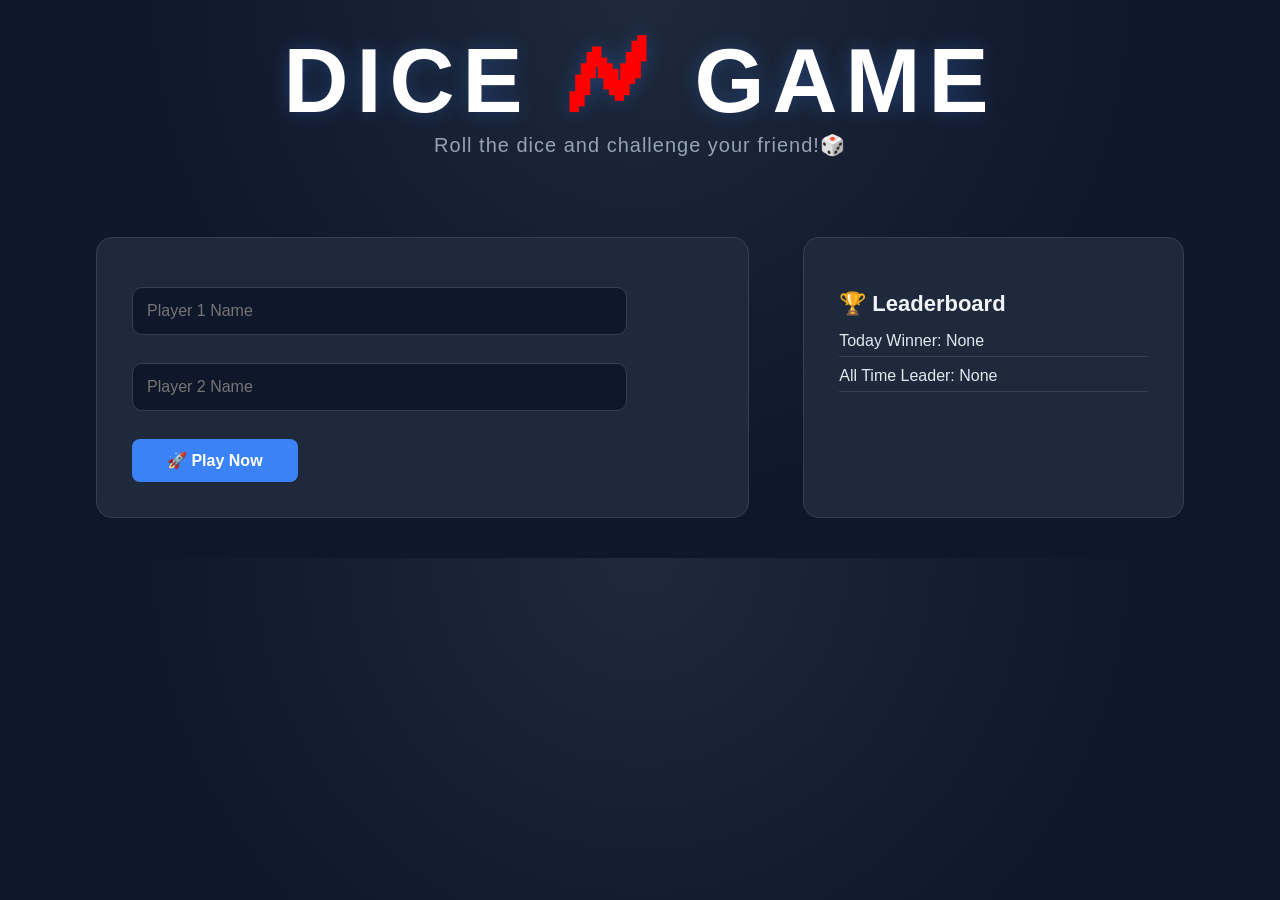
==== game.html @ 1feb5796 "Final Commit" ====
<!DOCTYPE html>

<html>

<head>
    <title>Dice Battle - Game</title>
    <link rel="stylesheet" href="style.css">
</head>

    <body onload="initGame()">

        <!DOCTYPE html>

        <html>

        <head>
            <title>Dice Battle - Game</title>
            <link rel="stylesheet" href="style.css">
        </head>

        <body onload="initGame()">

            <div class="game-container">
                <h2 class="game-title">DICE BATTLE</h2>
                <div class="fixed-dice">
                    <div class="dice-box">
                        <div id="dice1" class="dice neon">⚀</div>
                        <p>Fixed Dice 1</p>
                    </div>

                    <div class="dice-box">
                        <div id="dice2" class="dice neon">⚀</div>
                        <p>Fixed Dice 2</p>
                    </div>
                </div>


                <div class="players">

                    <div class="player-section">

                        <div class="player-card" id="p1Card">
                            <h3 id="player1Title">Player 1</h3>
                            <span class="turn-badge" id="turn1">YOUR TURN</span>
                        </div>

                        <table id="p1Table" class="result-table">
                            <tr>
                                <th>Turn</th>
                                <th>Result</th>
                            </tr>


                        </table>

                    </div>

                    <div class="roll-section">
                        <div id="rollingDice" class="dice big-dice">⚀</div>
                        <button class="roll-btn" onclick="rollDice()">ROLL</button>

                        <div id="bonusMsg" class="bonus-box"></div>
                    </div>

                    <div class="player-section">

                        <div class="player-card" id="p2Card">
                            <h3 id="player2Title">Player 2</h3>
                            <span class="turn-badge" id="turn2">YOUR TURN</span>
                        </div>

                        <table id="p2Table" class="result-table">
                            <tr>
                                <th>Turn</th>
                                <th>Result</th>
                            </tr>
                        </table>

                    </div>

                </div>


                <div id="remainingChances" class="chances-text"></div>


            </div>

            <script src="script.js"></script>

        </body>

        </html>
---- style.css ----
html,
body {
    margin: 0;
    padding: 0;
}

body {
    font-family: 'Segoe UI', sans-serif;
    background: radial-gradient(circle at top, #1e293b, #0f172a 60%);
    color: #e2e8f0;
}


.title {
    text-align: center;
    font-size: 90px;
    font-weight: 900;
    letter-spacing: 8px;
    margin: 30px 0 10px 0;
    text-transform: uppercase;
    position: relative;
    color: #ffffff;


    text-shadow:
        0 0 20px rgba(59, 130, 246, 0.3);
}

.title span:nth-child(2) {
    display: inline-block;
    animation: pulse 1.5s infinite;
}




.tagline {
    text-align: center;
    font-size: 20px;
    color: #94a3b8;
    margin-top: -10px;
    margin-bottom: 35px;
    letter-spacing: 1px;
    font-weight: 500;
}


.home-wrapper {
    display: flex;
    justify-content: space-between;
    align-items: stretch;
    width: 85%;

    margin: 80px auto 40px auto;
    gap: 40px;
}



.home-card:first-child {
    flex: 0 0 60%;
}

.error-msg {
    color: #ef4444;
    font-size: 14px;
    margin-top: 10px;
    font-weight: 500;
}


.home-card:last-child {
    flex: 0 0 35%;
}


.home-card {
    padding: 35px;
    border-radius: 16px;
    background: #1e293b;
    border: 1px solid #334155;
    transition: 0.3s ease;
    box-sizing: border-box;
}

.home-card:hover {
    transform: translateY(-5px);
}



input {
    width: 80%;
    padding: 14px;
    margin: 14px 0;
    border-radius: 10px;
    border: 1px solid #334155;
    background: #0f172a;
    color: white;
    font-size: 16px;
    outline: none;
}

input:focus {
    border: 1px solid #3b82f6;
}


.play-btn {
    padding: 12px 35px;
    border-radius: 8px;
    border: none;
    font-size: 16px;
    font-weight: 600;
    cursor: pointer;
    background: #3b82f6;
    color: white;
    transition: 0.3s;
}

.play-btn:hover {
    background: #2563eb;
}


.leaderboard h2 {
    font-size: 22px;
    margin-bottom: 15px;
    color: #f1f5f9;
}

.leaderboard p {
    font-size: 16px;
    margin: 10px 0;
    border-bottom: 1px solid #334155;
    padding-bottom: 6px;
}


.game-container {
    height: 95vh;
    display: flex;
    flex-direction: column;
    align-items: center;
    justify-content: flex-start;
    padding-top: 15px;

}


.game-title {
    font-size: 46px;
    font-weight: 900;
    margin: 5px 0 15px 0;
    letter-spacing: 4px;
    text-transform: uppercase;
    color: #ffffff;

    text-shadow:
        0 0 12px rgba(59, 130, 246, 0.8),
        0 0 25px rgba(59, 130, 246, 0.6),
        0 0 45px rgba(59, 130, 246, 0.4);
}

.fixed-dice {
    display: flex;
    justify-content: center;
    gap: 60px;
    margin: 20px 0;
}

.dice {
    font-size: 100px;
    display: inline-block;
    transition: transform 0.4s ease, filter 0.4s ease;
}

.big-dice {
    font-size: 150px;
    
}

.dice-rolling {
    animation: rollSmooth 0.6s ease-in-out;
}

@keyframes rollSmooth {
    0% {
        transform: rotate(0deg) scale(1);
        
    }

    25% {
        transform: rotate(120deg) scale(1.15);
        
    }

    50% {
        transform: rotate(240deg) scale(1.25);
        
    }

    75% {
        transform: rotate(300deg) scale(1.15);
        
    }

    100% {
        transform: rotate(360deg) scale(1);
        
    }
}


.roll-btn {
    margin-top: 10px;
    margin-bottom: 25px;
    padding: 12px 35px;
    font-size: 16px;
    border-radius: 8px;
    border: none;
    background: #3b82f6;
    color: white;
    cursor: pointer;
    font-weight: 600;
    transition: 0.3s;
}

.roll-btn:hover {
    background: #2563eb;
    transform: scale(1.05);
}


.players {
    display: flex;
    justify-content: center;
    gap: 60px;
    margin-top: 40px;
    flex-wrap: wrap;
}

.player-card {
    padding: 20px;
    border-radius: 12px;
    background: #1e293b;
    border: 1px solid #334155;
    min-width: 200px;
}

.turn-badge {
    display: none;
    background: #facc15;
    color: black;
    padding: 4px 8px;
    border-radius: 6px;
    font-weight: bold;
}

.player-active {
    border: 1px solid #3b82f6;
}



table {
    border-collapse: collapse;
    margin: 20px auto 10px auto;
    width: 260px;
    background: #1e293b;
    border-radius: 10px;
    overflow: hidden;
}

th,
td {
    border: 1px solid #334155;
    padding: 6px;
    font-size: 13px;
}

.chances {
    text-align: center;
    font-size: 18px;
    font-weight: 600;
    margin-top: 10px;
    color: #facc15;
}



.winner-screen {
    position: fixed;
    inset: 0;
    background: rgba(0, 0, 0, 0.85);
    display: flex;
    justify-content: center;
    align-items: center;
}

.winner-box {
    background: #1e293b;
    padding: 35px;
    border-radius: 16px;
    text-align: center;
    border: 1px solid #334155;
}

.winner-box h1 {
    margin-bottom: 20px;
}

.winner-box button {
    padding: 10px 20px;
    border-radius: 6px;
    border: none;
    background: #3b82f6;
    color: white;
    cursor: pointer;
}
---- style.css ----
html,
body {
    margin: 0;
    padding: 0;
}

body {
    font-family: 'Segoe UI', sans-serif;
    background: radial-gradient(circle at top, #1e293b, #0f172a 60%);
    color: #e2e8f0;
}


.title {
    text-align: center;
    font-size: 90px;
    font-weight: 900;
    letter-spacing: 8px;
    margin: 30px 0 10px 0;
    text-transform: uppercase;
    position: relative;
    color: #ffffff;


    text-shadow:
        0 0 20px rgba(59, 130, 246, 0.3);
}

.title span:nth-child(2) {
    display: inline-block;
    animation: pulse 1.5s infinite;
}




.tagline {
    text-align: center;
    font-size: 20px;
    color: #94a3b8;
    margin-top: -10px;
    margin-bottom: 35px;
    letter-spacing: 1px;
    font-weight: 500;
}


.home-wrapper {
    display: flex;
    justify-content: space-between;
    align-items: stretch;
    width: 85%;

    margin: 80px auto 40px auto;
    gap: 40px;
}



.home-card:first-child {
    flex: 0 0 60%;
}

.error-msg {
    color: #ef4444;
    font-size: 14px;
    margin-top: 10px;
    font-weight: 500;
}


.home-card:last-child {
    flex: 0 0 35%;
}


.home-card {
    padding: 35px;
    border-radius: 16px;
    background: #1e293b;
    border: 1px solid #334155;
    transition: 0.3s ease;
    box-sizing: border-box;
}

.home-card:hover {
    transform: translateY(-5px);
}



input {
    width: 80%;
    padding: 14px;
    margin: 14px 0;
    border-radius: 10px;
    border: 1px solid #334155;
    background: #0f172a;
    color: white;
    font-size: 16px;
    outline: none;
}

input:focus {
    border: 1px solid #3b82f6;
}


.play-btn {
    padding: 12px 35px;
    border-radius: 8px;
    border: none;
    font-size: 16px;
    font-weight: 600;
    cursor: pointer;
    background: #3b82f6;
    color: white;
    transition: 0.3s;
}

.play-btn:hover {
    background: #2563eb;
}


.leaderboard h2 {
    font-size: 22px;
    margin-bottom: 15px;
    color: #f1f5f9;
}

.leaderboard p {
    font-size: 16px;
    margin: 10px 0;
    border-bottom: 1px solid #334155;
    padding-bottom: 6px;
}


.game-container {
    height: 95vh;
    display: flex;
    flex-direction: column;
    align-items: center;
    justify-content: flex-start;
    padding-top: 15px;

}


.game-title {
    font-size: 46px;
    font-weight: 900;
    margin: 5px 0 15px 0;
    letter-spacing: 4px;
    text-transform: uppercase;
    color: #ffffff;

    text-shadow:
        0 0 12px rgba(59, 130, 246, 0.8),
        0 0 25px rgba(59, 130, 246, 0.6),
        0 0 45px rgba(59, 130, 246, 0.4);
}

.fixed-dice {
    display: flex;
    justify-content: center;
    gap: 60px;
    margin: 20px 0;
}

.dice {
    font-size: 100px;
    display: inline-block;
    transition: transform 0.4s ease, filter 0.4s ease;
}

.big-dice {
    font-size: 150px;
    
}

.dice-rolling {
    animation: rollSmooth 0.6s ease-in-out;
}

@keyframes rollSmooth {
    0% {
        transform: rotate(0deg) scale(1);
        
    }

    25% {
        transform: rotate(120deg) scale(1.15);
        
    }

    50% {
        transform: rotate(240deg) scale(1.25);
        
    }

    75% {
        transform: rotate(300deg) scale(1.15);
        
    }

    100% {
        transform: rotate(360deg) scale(1);
        
    }
}


.roll-btn {
    margin-top: 10px;
    margin-bottom: 25px;
    padding: 12px 35px;
    font-size: 16px;
    border-radius: 8px;
    border: none;
    background: #3b82f6;
    color: white;
    cursor: pointer;
    font-weight: 600;
    transition: 0.3s;
}

.roll-btn:hover {
    background: #2563eb;
    transform: scale(1.05);
}


.players {
    display: flex;
    justify-content: center;
    gap: 60px;
    margin-top: 40px;
    flex-wrap: wrap;
}

.player-card {
    padding: 20px;
    border-radius: 12px;
    background: #1e293b;
    border: 1px solid #334155;
    min-width: 200px;
}

.turn-badge {
    display: none;
    background: #facc15;
    color: black;
    padding: 4px 8px;
    border-radius: 6px;
    font-weight: bold;
}

.player-active {
    border: 1px solid #3b82f6;
}



table {
    border-collapse: collapse;
    margin: 20px auto 10px auto;
    width: 260px;
    background: #1e293b;
    border-radius: 10px;
    overflow: hidden;
}

th,
td {
    border: 1px solid #334155;
    padding: 6px;
    font-size: 13px;
}

.chances {
    text-align: center;
    font-size: 18px;
    font-weight: 600;
    margin-top: 10px;
    color: #facc15;
}



.winner-screen {
    position: fixed;
    inset: 0;
    background: rgba(0, 0, 0, 0.85);
    display: flex;
    justify-content: center;
    align-items: center;
}

.winner-box {
    background: #1e293b;
    padding: 35px;
    border-radius: 16px;
    text-align: center;
    border: 1px solid #334155;
}

.winner-box h1 {
    margin-bottom: 20px;
}

.winner-box button {
    padding: 10px 20px;
    border-radius: 6px;
    border: none;
    background: #3b82f6;
    color: white;
    cursor: pointer;
}
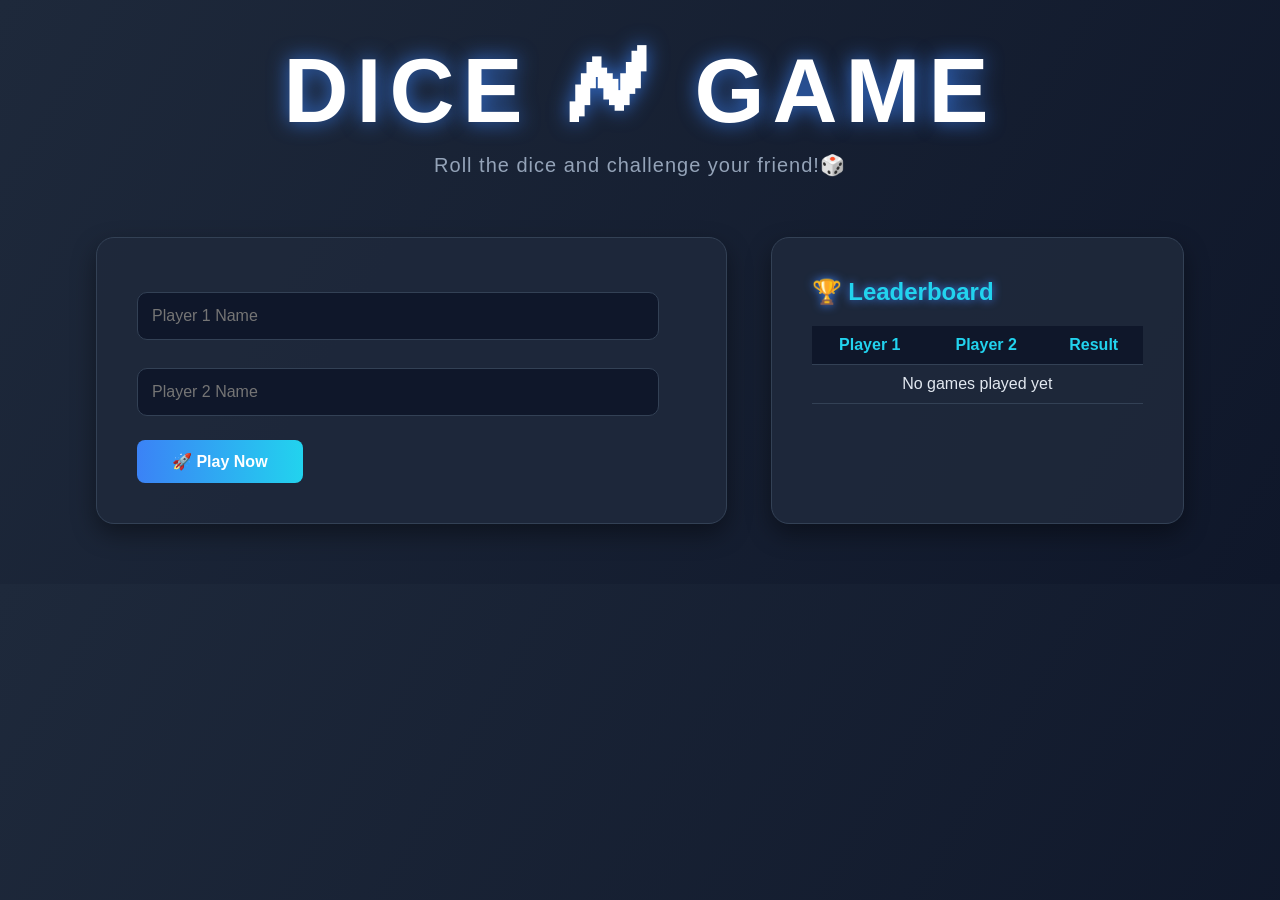
==== commit 1ee1d71c: "Add files via upload" ====
--- a/game.html
+++ b/game.html
@@ -1,95 +1,119 @@
 <!DOCTYPE html>
-
-<html>
+<html lang="en">
 
 <head>
+    <meta charset="UTF-8">
+    <meta name="viewport" content="width=device-width, initial-scale=1.0">
     <title>Dice Battle - Game</title>
     <link rel="stylesheet" href="style.css">
 </head>
 
-    <body onload="initGame()">
+<body onload="initGame()">
 
-        <!DOCTYPE html>
+    <div class="game-container">
 
-        <html>
+        <!-- Game Title -->
+        <h2 class="game-title">DICE BATTLE</h2>
 
-        <head>
-            <title>Dice Battle - Game</title>
-            <link rel="stylesheet" href="style.css">
-        </head>
+        <!-- Energy / Progress Bars -->
+        <div class="progress-section">
+            <div class="progress-box">
+                <span id="player1Title" style="margin-bottom: 5px; margin-left: 50px;">Player 1 Energy</span>
+                <div class="progress" style="margin-left: 50px;">
+                    <div id="p1Progress" class="progress-fill"></div>
+                </div>
+            </div>
 
-        <body onload="initGame()">
+            <div class="progress-box">
+                <span id="player2Title" style="margin-bottom: 5px; margin-right: 50px;">Player 2 Energy</span>
+                <div class="progress" style="margin-right: 50px;">
+                    <div id="p2Progress" class="progress-fill"></div>
+                </div>
+            </div>
+        </div>
 
-            <div class="game-container">
-                <h2 class="game-title">DICE BATTLE</h2>
-                <div class="fixed-dice">
-                    <div class="dice-box">
-                        <div id="dice1" class="dice neon">⚀</div>
-                        <p>Fixed Dice 1</p>
-                    </div>
+        <!-- Fixed Dice Section -->
+        <div class="fixed-dice">
+            <div class="dice-box">
+                <div id="dice1" class="dice">⚀</div>
+                <p>Fixed Dice 1</p>
+            </div>
 
-                    <div class="dice-box">
-                        <div id="dice2" class="dice neon">⚀</div>
-                        <p>Fixed Dice 2</p>
-                    </div>
+            <div class="dice-box">
+                <div id="dice2" class="dice">⚀</div>
+                <p>Fixed Dice 2</p>
+            </div>
+        </div>
+
+        <!-- Players + Roll Section -->
+        <div class="players">
+
+            <!-- Player 1 -->
+            <div class="player-section">
+                <div class="player-card player-active" id="p1Card">
+                    <div class="player-frequency" id="p1Freq">Score: 0</div>
+                    <h3 id="p1Name">Player 1</h3>
+                    <span class="turn-badge" id="turn1">YOUR TURN</span>
                 </div>
 
+                <table id="p1Table">
+                    <tr>
+                        <th>Turn</th>
+                        <th>Roll</th>
+                    </tr>
+                </table>
+            </div>
 
-                <div class="players">
+            <!-- Rolling Dice -->
+            <div class="roll-section">
+                <div id="rollingDice" class="dice big-dice">⚀</div>
+                <button class="roll-btn" onclick="rollDice()">ROLL</button>
+            </div>
 
-                    <div class="player-section">
-
-                        <div class="player-card" id="p1Card">
-                            <h3 id="player1Title">Player 1</h3>
-                            <span class="turn-badge" id="turn1">YOUR TURN</span>
-                        </div>
-
-                        <table id="p1Table" class="result-table">
-                            <tr>
-                                <th>Turn</th>
-                                <th>Result</th>
-                            </tr>
-
-
-                        </table>
-
-                    </div>
-
-                    <div class="roll-section">
-                        <div id="rollingDice" class="dice big-dice">⚀</div>
-                        <button class="roll-btn" onclick="rollDice()">ROLL</button>
-
-                        <div id="bonusMsg" class="bonus-box"></div>
-                    </div>
-
-                    <div class="player-section">
-
-                        <div class="player-card" id="p2Card">
-                            <h3 id="player2Title">Player 2</h3>
-                            <span class="turn-badge" id="turn2">YOUR TURN</span>
-                        </div>
-
-                        <table id="p2Table" class="result-table">
-                            <tr>
-                                <th>Turn</th>
-                                <th>Result</th>
-                            </tr>
-                        </table>
-
-                    </div>
-
+            <!-- Player 2 -->
+            <div class="player-section">
+                <div class="player-card" id="p2Card">
+                    <div class="player-frequency" id="p2Freq">Score: 0</div>
+                    <h3 id="p2Name">Player 2</h3>
+                    <span class="turn-badge" id="turn2">YOUR TURN</span>
                 </div>
 
-
-                <div id="remainingChances" class="chances-text"></div>
-
-
+                <table id="p2Table">
+                    <tr>
+                        <th>Turn</th>
+                        <th>Roll</th>
+                    </tr>
+                </table>
             </div>
 
-            <script src="script.js"></script>
+        </div>
 
-        </body>
+    </div>
 
-        </html>
+    <!-- Winner Screen Overlay -->
+    <div id="winnerScreen" class="winner-screen" style="display:none;">
+        <div class="winner-box">
+            <h1 id="winnerText"></h1>
+            <button onclick="location.reload()">🏠 Home</button>
+        </div>
+    </div>
 
+    <!-- Bonus Message -->
+    <div id="bonusMsg" style="
+    position: fixed;
+    top: 10%;
+    left: 50%;
+    transform: translateX(-50%);
+    background: #facc15;
+    color: black;
+    padding: 10px 20px;
+    border-radius: 8px;
+    font-weight: bold;
+    display: none;
+    z-index: 9999;
+"></div>
 
+    <script src="script.js"></script>
+</body>
+
+</html>
--- a/style.css
+++ b/style.css
@@ -1,98 +1,72 @@
-
-
-html,
-body {
+/* ================= GLOBAL ================= */
+
+* {
     margin: 0;
     padding: 0;
+    box-sizing: border-box;
 }
 
 body {
     font-family: 'Segoe UI', sans-serif;
-    background: radial-gradient(circle at top, #1e293b, #0f172a 60%);
+    background: linear-gradient(120deg, #1e293b, #0f172a);
     color: #e2e8f0;
 }
 
+/* ================= HOME SCREEN ================= */
 
 .title {
     text-align: center;
     font-size: 90px;
     font-weight: 900;
     letter-spacing: 8px;
-    margin: 30px 0 10px 0;
+    margin: 40px 0 10px 0;
     text-transform: uppercase;
-    position: relative;
     color: #ffffff;
-
-
-    text-shadow:
-        0 0 20px rgba(59, 130, 246, 0.3);
-}
-
-.title span:nth-child(2) {
-    display: inline-block;
-    animation: pulse 1.5s infinite;
-}
-
-
-
+    text-shadow: 0 0 20px rgba(59, 130, 246, 0.8);
+}
 
 .tagline {
     text-align: center;
     font-size: 20px;
     color: #94a3b8;
-    margin-top: -10px;
-    margin-bottom: 35px;
+    margin-bottom: 50px;
     letter-spacing: 1px;
     font-weight: 500;
 }
 
-
 .home-wrapper {
     display: flex;
     justify-content: space-between;
-    align-items: stretch;
     width: 85%;
-
-    margin: 80px auto 40px auto;
+    margin: 60px auto;
     gap: 40px;
-}
-
-
+    flex-wrap: wrap;
+}
 
 .home-card:first-child {
-    flex: 0 0 60%;
-}
-
-.error-msg {
-    color: #ef4444;
-    font-size: 14px;
-    margin-top: 10px;
-    font-weight: 500;
-}
-
+    flex: 0 0 58%;
+}
 
 .home-card:last-child {
-    flex: 0 0 35%;
-}
-
+    flex: 0 0 38%;
+}
 
 .home-card {
-    padding: 35px;
-    border-radius: 16px;
-    background: #1e293b;
-    border: 1px solid #334155;
-    transition: 0.3s ease;
-    box-sizing: border-box;
+    padding: 40px;
+    border-radius: 18px;
+    background: rgba(30, 41, 59, 0.9);
+    border: 1px solid #334155;
+    transition: all 0.3s ease;
+    box-shadow: 0 10px 25px rgba(0,0,0,0.4);
 }
 
 .home-card:hover {
-    transform: translateY(-5px);
-}
-
-
+    transform: translateY(-6px);
+    box-shadow: 0 15px 40px rgba(59,130,246,0.3);
+}
 
 input {
-    width: 80%;
+    width: 95%;
     padding: 14px;
     margin: 14px 0;
     border-radius: 10px;
@@ -100,13 +74,13 @@
     background: #0f172a;
     color: white;
     font-size: 16px;
-    outline: none;
+    transition: 0.3s;
 }
 
 input:focus {
     border: 1px solid #3b82f6;
-}
-
+    box-shadow: 0 0 10px rgba(59,130,246,0.6);
+}
 
 .play-btn {
     padding: 12px 35px;
@@ -115,139 +89,139 @@
     font-size: 16px;
     font-weight: 600;
     cursor: pointer;
-    background: #3b82f6;
+    background: linear-gradient(90deg, #3b82f6, #22d3ee);
     color: white;
     transition: 0.3s;
 }
 
 .play-btn:hover {
-    background: #2563eb;
-}
-
+    transform: scale(1.05);
+    box-shadow: 0 0 20px #3b82f6;
+}
+
+.error-msg {
+    color: #ef4444;
+    font-size: 14px;
+    margin-top: 10px;
+    font-weight: 500;
+}
+
+/* ===== Leaderboard Upgrade ===== */
 
 .leaderboard h2 {
-    font-size: 22px;
-    margin-bottom: 15px;
-    color: #f1f5f9;
+    font-size: 24px;
+    margin-bottom: 20px;
+    color: #22d3ee;
+    text-shadow: 0 0 10px #3b82f6;
 }
 
 .leaderboard p {
     font-size: 16px;
-    margin: 10px 0;
-    border-bottom: 1px solid #334155;
-    padding-bottom: 6px;
-}
-
+    margin: 18px 0;
+    padding: 12px;
+    background: rgba(15, 23, 42, 0.7);
+    border-radius: 10px;
+    border-left: 4px solid #3b82f6;
+    transition: 0.3s;
+}
+
+.leaderboard p:hover {
+    background: rgba(30, 41, 59, 0.9);
+    transform: translateX(5px);
+}
+
+/* ================= GAME SCREEN ================= */
 
 .game-container {
-    height: 95vh;
+    min-height: 100vh;
     display: flex;
     flex-direction: column;
     align-items: center;
-    justify-content: flex-start;
-    padding-top: 15px;
-
-}
-
+    padding: 20px 0;
+}
 
 .game-title {
-    font-size: 46px;
+    font-size: 52px;
     font-weight: 900;
-    margin: 5px 0 15px 0;
-    letter-spacing: 4px;
+    letter-spacing: 6px;
     text-transform: uppercase;
-    color: #ffffff;
-
-    text-shadow:
-        0 0 12px rgba(59, 130, 246, 0.8),
-        0 0 25px rgba(59, 130, 246, 0.6),
-        0 0 45px rgba(59, 130, 246, 0.4);
-}
+    color: #22d3ee;
+    text-shadow: 0 0 15px #3b82f6, 0 0 25px #22d3ee;
+    animation: titleGlow 2s infinite alternate;
+    margin-bottom: 25px;
+}
+
+@keyframes titleGlow {
+    from { text-shadow: 0 0 15px #3b82f6; }
+    to { text-shadow: 0 0 25px #22d3ee; }
+}
+
+/* ===== Progress Bars ===== */
+
+.progress-section {
+    width: 90%;
+    display: flex;
+    justify-content: space-between;
+    margin-bottom: 25px;
+}
+
+.progress-box span {
+    color: #facc15;
+    font-weight: bold;
+    font-size: 14px;
+}
+
+.progress {
+    width: 200px;
+    height: 18px;
+    background: #0f172a;
+    border-radius: 12px;
+    border: 1px solid #334155;
+    overflow: hidden;
+}
+
+.progress-fill {
+    height: 100%;
+    width: 100%;
+    background: linear-gradient(90deg, #22c55e, #16a34a);
+    transition: width 0.5s ease;
+}
+
+/* ===== Fixed Dice ===== */
 
 .fixed-dice {
+    display: flex;
+    justify-content: center;
+    gap: 120px;
+    margin-bottom: 30px;
+}
+
+.dice-box .dice {
+    font-size: 110px;
+    text-shadow: 0 0 20px #3b82f6;
+}
+
+/* ===== Players ===== */
+
+.players {
     display: flex;
     justify-content: center;
     gap: 60px;
-    margin: 20px 0;
-}
-
-.dice {
-    font-size: 100px;
-    display: inline-block;
-    transition: transform 0.4s ease, filter 0.4s ease;
-}
-
-.big-dice {
-    font-size: 150px;
-    
-}
-
-.dice-rolling {
-    animation: rollSmooth 0.6s ease-in-out;
-}
-
-@keyframes rollSmooth {
-    0% {
-        transform: rotate(0deg) scale(1);
-        
-    }
-
-    25% {
-        transform: rotate(120deg) scale(1.15);
-        
-    }
-
-    50% {
-        transform: rotate(240deg) scale(1.25);
-        
-    }
-
-    75% {
-        transform: rotate(300deg) scale(1.15);
-        
-    }
-
-    100% {
-        transform: rotate(360deg) scale(1);
-        
-    }
-}
-
-
-.roll-btn {
-    margin-top: 10px;
-    margin-bottom: 25px;
-    padding: 12px 35px;
-    font-size: 16px;
-    border-radius: 8px;
-    border: none;
-    background: #3b82f6;
-    color: white;
-    cursor: pointer;
-    font-weight: 600;
-    transition: 0.3s;
-}
-
-.roll-btn:hover {
-    background: #2563eb;
-    transform: scale(1.05);
-}
-
-
-.players {
-    display: flex;
-    justify-content: center;
-    gap: 60px;
-    margin-top: 40px;
-    flex-wrap: wrap;
+    margin-bottom: 40px;
 }
 
 .player-card {
-    padding: 20px;
-    border-radius: 12px;
-    background: #1e293b;
-    border: 1px solid #334155;
+    padding: 18px 30px;
+    border-radius: 14px;
+    background: rgba(30,41,59,0.9);
+    border: 1px solid #334155;
+    text-align: center;
     min-width: 200px;
+}
+
+.player-active {
+    border: 3px solid #3b82f6;
+    box-shadow: 0 0 25px rgba(59,130,246,0.8);
 }
 
 .turn-badge {
@@ -257,44 +231,49 @@
     padding: 4px 8px;
     border-radius: 6px;
     font-weight: bold;
-}
-
-.player-active {
-    border: 1px solid #3b82f6;
-}
-
-
-
-table {
-    border-collapse: collapse;
-    margin: 20px auto 10px auto;
-    width: 260px;
-    background: #1e293b;
-    border-radius: 10px;
-    overflow: hidden;
-}
-
-th,
-td {
-    border: 1px solid #334155;
-    padding: 6px;
-    font-size: 13px;
-}
-
-.chances {
-    text-align: center;
-    font-size: 18px;
+    margin-top: 6px;
+}
+
+/* ===== Rolling Dice ===== */
+
+.big-dice {
+    font-size: 150px;
+    text-shadow: 0 0 25px #3b82f6;
+    margin-bottom: 20px;
+}
+
+.roll-spin {
+    animation: spinDice 0.3s linear;
+}
+
+@keyframes spinDice {
+    from { transform: rotate(0deg); }
+    to { transform: rotate(360deg); }
+}
+
+.roll-btn {
+    padding: 12px 35px;
+    font-size: 16px;
+    border-radius: 30px;
+    border: none;
+    background: linear-gradient(90deg, #3b82f6, #22d3ee);
+    color: white;
+    cursor: pointer;
     font-weight: 600;
-    margin-top: 10px;
-    color: #facc15;
-}
-
-
+    transition: 0.3s;
+}
+
+.roll-btn:hover {
+    transform: scale(1.1);
+    box-shadow: 0 0 20px #3b82f6;
+}
+
+/* ===== Winner Screen Upgrade ===== */
 
 .winner-screen {
     position: fixed;
     inset: 0;
-    background: rgba(0, 0, 0, 0.85);
+    background: rgba(0, 0, 0, 0.88);
     display: flex;
     justify-content: center;
     align-items: center;
@@ -302,14 +281,24 @@
 
 .winner-box {
     background: #1e293b;
-    padding: 35px;
-    border-radius: 16px;
-    text-align: center;
-    border: 1px solid #334155;
+    padding: 40px;
+    border-radius: 18px;
+    text-align: center;
+    border: 1px solid #334155;
+    box-shadow: 0 0 40px rgba(59,130,246,0.9);
+    animation: popUp 0.4s ease;
+}
+
+@keyframes popUp {
+    from { transform: scale(0.8); opacity: 0; }
+    to { transform: scale(1); opacity: 1; }
 }
 
 .winner-box h1 {
     margin-bottom: 20px;
+    font-size: 32px;
+    font-weight: 800;
+    color: #22d3ee;
 }
 
 .winner-box button {
@@ -319,4 +308,31 @@
     background: #3b82f6;
     color: white;
     cursor: pointer;
+    transition: 0.3s;
+}
+
+.winner-box button:hover {
+    background: #2563eb;
+}
+.leaderboard-table {
+    width: 100%;
+    border-collapse: collapse;
+    margin-top: 15px;
+}
+
+.leaderboard-table th,
+.leaderboard-table td {
+    padding: 10px;
+    text-align: center;
+    border-bottom: 1px solid #334155;
+}
+
+.leaderboard-table th {
+    background: #0f172a;
+    color: #22d3ee;
+    font-weight: bold;
+}
+
+.leaderboard-table tr:hover {
+    background: rgba(59, 130, 246, 0.1);
 }
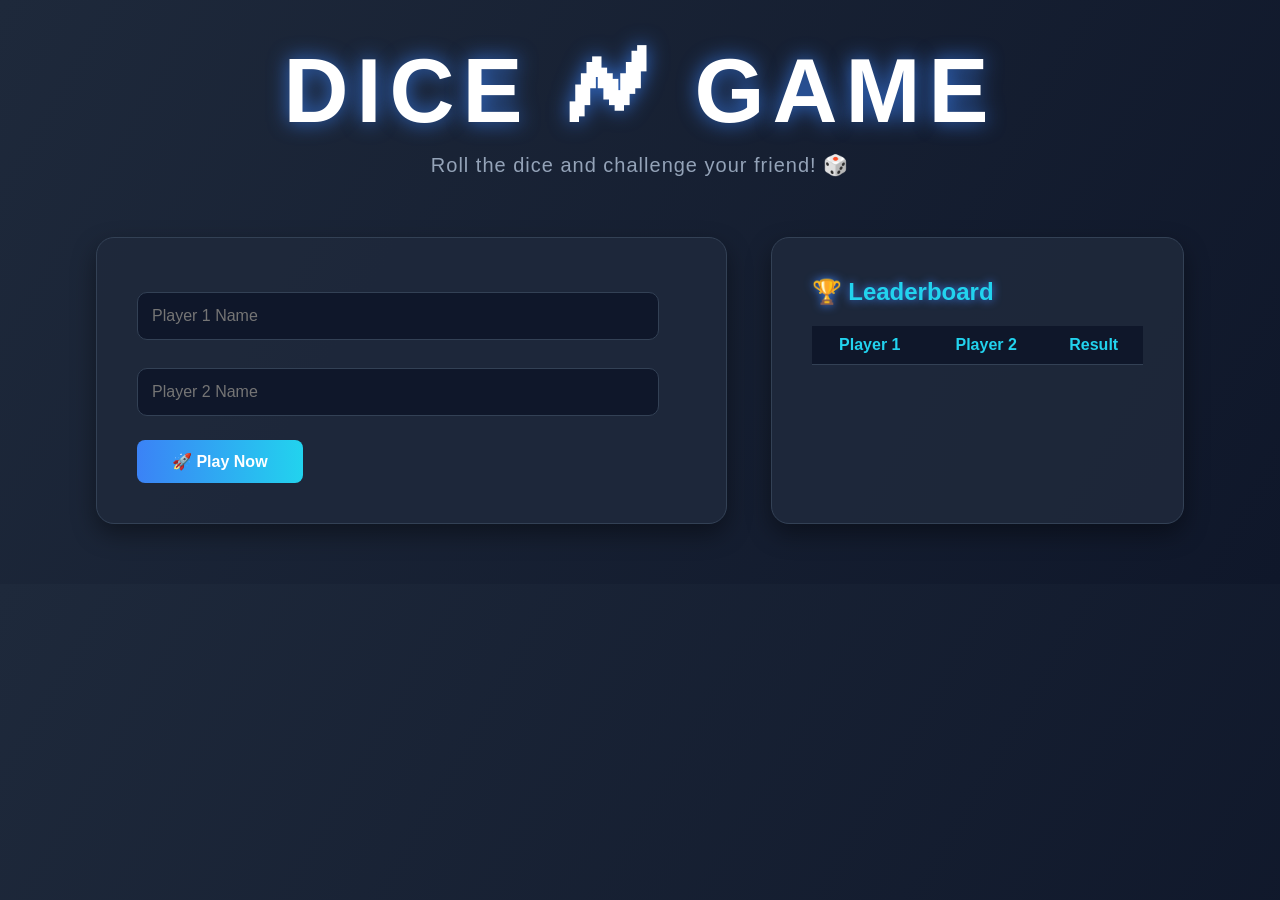
==== commit 7ba2021a: "Add files via upload" ====
--- a/game.html
+++ b/game.html
@@ -14,6 +14,9 @@
 
         <!-- Game Title -->
         <h2 class="game-title">DICE BATTLE</h2>
+        <h3 style="margin-bottom:10px;">
+            Auto Roll In: <span id="timer">20</span>s
+        </h3>
 
         <!-- Energy / Progress Bars -->
         <div class="progress-section">
@@ -94,24 +97,19 @@
     <div id="winnerScreen" class="winner-screen" style="display:none;">
         <div class="winner-box">
             <h1 id="winnerText"></h1>
-            <button onclick="location.reload()">🏠 Home</button>
+            <button onclick="goHome()">🏠 Home</button>
+        </div>
+    </div>
+    <!-- Draw Screen Overlay -->
+    <div id="drawScreen" class="winner-screen" style="display:none;">
+        <div class="winner-box">
+            <h1>🤝 Game Draw!</h1>
+            <button onclick="goHome()">🏠 Home</button>
         </div>
     </div>
 
     <!-- Bonus Message -->
-    <div id="bonusMsg" style="
-    position: fixed;
-    top: 10%;
-    left: 50%;
-    transform: translateX(-50%);
-    background: #facc15;
-    color: black;
-    padding: 10px 20px;
-    border-radius: 8px;
-    font-weight: bold;
-    display: none;
-    z-index: 9999;
-"></div>
+    <div id="bonusMsg"></div>
 
     <script src="script.js"></script>
 </body>
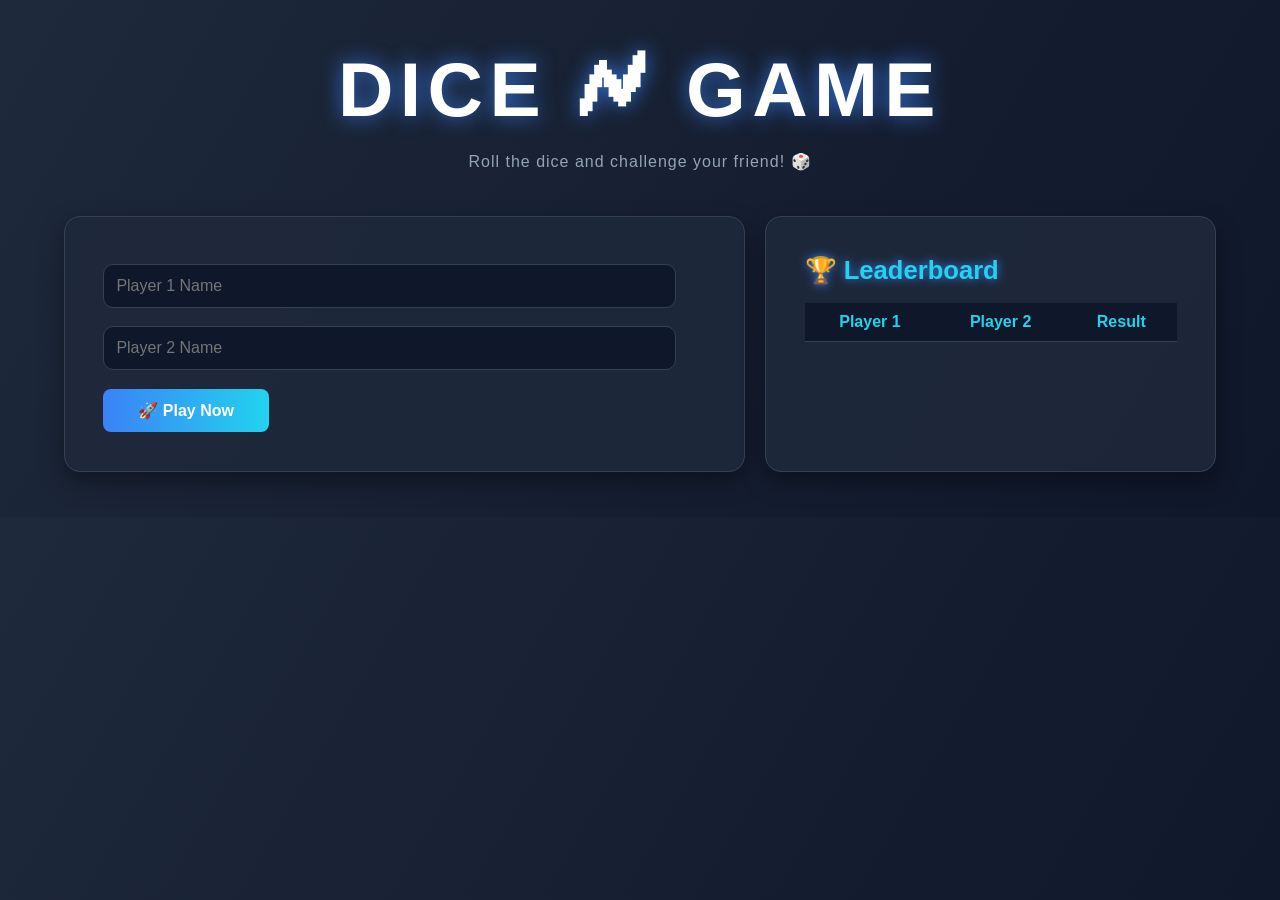
==== commit 73905fa4: "Add files via upload" ====
--- a/game.html
+++ b/game.html
@@ -59,12 +59,15 @@
                     <span class="turn-badge" id="turn1">YOUR TURN</span>
                 </div>
 
-                <table id="p1Table">
-                    <tr>
-                        <th>Turn</th>
-                        <th>Roll</th>
-                    </tr>
-                </table>
+                <div class="table-wrapper">
+                    <table id="p1Table" class="game-table">
+                        <tr>
+                            <th>Turn</th>
+                            <th>Dice</th>
+                            <th>Status</th>
+                        </tr>
+                    </table>
+                </div>
             </div>
 
             <!-- Rolling Dice -->
@@ -81,12 +84,15 @@
                     <span class="turn-badge" id="turn2">YOUR TURN</span>
                 </div>
 
-                <table id="p2Table">
-                    <tr>
-                        <th>Turn</th>
-                        <th>Roll</th>
-                    </tr>
-                </table>
+                <div class="table-wrapper">
+                    <table id="p2Table" class="game-table">
+                        <tr>
+                            <th>Turn</th>
+                            <th>Dice</th>
+                            <th>Status</th>
+                        </tr>
+                    </table>
+                </div>
             </div>
 
         </div>
--- a/style.css
+++ b/style.css
@@ -16,10 +16,11 @@
 
 .title {
     text-align: center;
-    font-size: 90px;
+    font-size: 6vw;
+    /* responsive font */
     font-weight: 900;
-    letter-spacing: 8px;
-    margin: 40px 0 10px 0;
+    letter-spacing: 0.5vw;
+    margin: 5vh 0 2vh 0;
     text-transform: uppercase;
     color: #ffffff;
     text-shadow: 0 0 20px rgba(59, 130, 246, 0.8);
@@ -27,9 +28,9 @@
 
 .tagline {
     text-align: center;
-    font-size: 20px;
+    font-size: 400;
     color: #94a3b8;
-    margin-bottom: 50px;
+    margin-bottom: 5vh;
     letter-spacing: 1px;
     font-weight: 500;
 }
@@ -37,38 +38,38 @@
 .home-wrapper {
     display: flex;
     justify-content: space-between;
-    width: 85%;
-    margin: 60px auto;
-    gap: 40px;
+    width: 90%;
+    margin: 5vh auto;
+    gap: 20px;
     flex-wrap: wrap;
 }
 
 .home-card:first-child {
-    flex: 0 0 58%;
+    flex: 1 1 58%;
 }
 
 .home-card:last-child {
-    flex: 0 0 38%;
+    flex: 1 1 38%;
 }
 
 .home-card {
-    padding: 40px;
-    border-radius: 18px;
+    padding: 3vw;
+    border-radius: 1rem;
     background: rgba(30, 41, 59, 0.9);
     border: 1px solid #334155;
     transition: all 0.3s ease;
-    box-shadow: 0 10px 25px rgba(0,0,0,0.4);
+    box-shadow: 0 10px 25px rgba(0, 0, 0, 0.4);
 }
 
 .home-card:hover {
     transform: translateY(-6px);
-    box-shadow: 0 15px 40px rgba(59,130,246,0.3);
+    box-shadow: 0 15px 40px rgba(59, 130, 246, 0.3);
 }
 
 input {
     width: 95%;
-    padding: 14px;
-    margin: 14px 0;
+    padding: 12px;
+    margin: 1vh 0;
     border-radius: 10px;
     border: 1px solid #334155;
     background: #0f172a;
@@ -79,7 +80,7 @@
 
 input:focus {
     border: 1px solid #3b82f6;
-    box-shadow: 0 0 10px rgba(59,130,246,0.6);
+    box-shadow: 0 0 10px rgba(59, 130, 246, 0.6);
 }
 
 .play-btn {
@@ -109,15 +110,15 @@
 /* ===== Leaderboard Upgrade ===== */
 
 .leaderboard h2 {
-    font-size: 24px;
-    margin-bottom: 20px;
+    font-size: 2vw;
+    margin-bottom: 2vh;
     color: #22d3ee;
     text-shadow: 0 0 10px #3b82f6;
 }
 
 .leaderboard p {
-    font-size: 16px;
-    margin: 18px 0;
+    font-size: 1.2vw;
+    margin: 1.5vh 0;
     padding: 12px;
     background: rgba(15, 23, 42, 0.7);
     border-radius: 10px;
@@ -129,191 +130,8 @@
     background: rgba(30, 41, 59, 0.9);
     transform: translateX(5px);
 }
-
-/* ================= GAME SCREEN ================= */
-
-.game-container {
-    min-height: 100vh;
-    display: flex;
-    flex-direction: column;
-    align-items: center;
-    padding: 20px 0;
-}
-
-.game-title {
-    font-size: 52px;
-    font-weight: 900;
-    letter-spacing: 6px;
-    text-transform: uppercase;
-    color: #22d3ee;
-    text-shadow: 0 0 15px #3b82f6, 0 0 25px #22d3ee;
-    animation: titleGlow 2s infinite alternate;
-    margin-bottom: 25px;
-}
-
-@keyframes titleGlow {
-    from { text-shadow: 0 0 15px #3b82f6; }
-    to { text-shadow: 0 0 25px #22d3ee; }
-}
-
-/* ===== Progress Bars ===== */
-
-.progress-section {
-    width: 90%;
-    display: flex;
-    justify-content: space-between;
-    margin-bottom: 25px;
-}
-
-.progress-box span {
-    color: #facc15;
-    font-weight: bold;
-    font-size: 14px;
-}
-
-.progress {
-    width: 200px;
-    height: 18px;
-    background: #0f172a;
-    border-radius: 12px;
-    border: 1px solid #334155;
-    overflow: hidden;
-}
-
-.progress-fill {
-    height: 100%;
-    width: 100%;
-    background: linear-gradient(90deg, #22c55e, #16a34a);
-    transition: width 0.5s ease;
-}
-
-/* ===== Fixed Dice ===== */
-
-.fixed-dice {
-    display: flex;
-    justify-content: center;
-    gap: 120px;
-    margin-bottom: 30px;
-}
-
-.dice-box .dice {
-    font-size: 110px;
-    text-shadow: 0 0 20px #3b82f6;
-}
-
-/* ===== Players ===== */
-
-.players {
-    display: flex;
-    justify-content: center;
-    gap: 60px;
-    margin-bottom: 40px;
-}
-
-.player-card {
-    padding: 18px 30px;
-    border-radius: 14px;
-    background: rgba(30,41,59,0.9);
-    border: 1px solid #334155;
-    text-align: center;
-    min-width: 200px;
-}
-
-.player-active {
-    border: 3px solid #3b82f6;
-    box-shadow: 0 0 25px rgba(59,130,246,0.8);
-}
-
-.turn-badge {
-    display: none;
-    background: #facc15;
-    color: black;
-    padding: 4px 8px;
-    border-radius: 6px;
-    font-weight: bold;
-    margin-top: 6px;
-}
-
-/* ===== Rolling Dice ===== */
-
-.big-dice {
-    font-size: 150px;
-    text-shadow: 0 0 25px #3b82f6;
-    margin-bottom: 20px;
-}
-
-.roll-spin {
-    animation: spinDice 0.3s linear;
-}
-
-@keyframes spinDice {
-    from { transform: rotate(0deg); }
-    to { transform: rotate(360deg); }
-}
-
-.roll-btn {
-    padding: 12px 35px;
-    font-size: 16px;
-    border-radius: 30px;
-    border: none;
-    background: linear-gradient(90deg, #3b82f6, #22d3ee);
-    color: white;
-    cursor: pointer;
-    font-weight: 600;
-    transition: 0.3s;
-}
-
-.roll-btn:hover {
-    transform: scale(1.1);
-    box-shadow: 0 0 20px #3b82f6;
-}
-
-/* ===== Winner Screen Upgrade ===== */
-
-.winner-screen {
-    position: fixed;
-    inset: 0;
-    background: rgba(0, 0, 0, 0.88);
-    display: flex;
-    justify-content: center;
-    align-items: center;
-}
-
-.winner-box {
-    background: #1e293b;
-    padding: 40px;
-    border-radius: 18px;
-    text-align: center;
-    border: 1px solid #334155;
-    box-shadow: 0 0 40px rgba(59,130,246,0.9);
-    animation: popUp 0.4s ease;
-}
-
-@keyframes popUp {
-    from { transform: scale(0.8); opacity: 0; }
-    to { transform: scale(1); opacity: 1; }
-}
-
-.winner-box h1 {
-    margin-bottom: 20px;
-    font-size: 32px;
-    font-weight: 800;
-    color: #22d3ee;
-}
-
-.winner-box button {
-    padding: 10px 20px;
-    border-radius: 6px;
-    border: none;
-    background: #3b82f6;
-    color: white;
-    cursor: pointer;
-    transition: 0.3s;
-}
-
-.winner-box button:hover {
-    background: #2563eb;
-}
+/* ===== Leaderboard Table ===== */
+
 .leaderboard-table {
     width: 100%;
     border-collapse: collapse;
@@ -335,4 +153,299 @@
 
 .leaderboard-table tr:hover {
     background: rgba(59, 130, 246, 0.1);
+}
+/* ================= GAME SCREEN (UPDATED + RESPONSIVE) ================= */
+
+.game-container {
+    height: 100vh; /* Full screen */
+    display: flex;
+    flex-direction: column;
+    align-items: center;
+    justify-content: space-between; /* Spread evenly */
+    padding: 20px;
+}
+
+/* ===== TITLE ===== */
+
+.game-title {
+    font-size: clamp(28px, 4vw, 60px);
+    font-weight: 900;
+    letter-spacing: 6px;
+    text-transform: uppercase;
+    background: linear-gradient(90deg, #22d3ee, #3b82f6);
+    -webkit-background-clip: text;
+    -webkit-text-fill-color: transparent;
+    margin-bottom: 25px;
+}
+
+/* ===== PROGRESS SECTION ===== */
+
+.progress-section {
+    width: 100%;
+    max-width: 900px;
+    display: flex;
+    justify-content: space-between;
+    gap: 20px;
+    margin-bottom: 30px;
+    flex-wrap: wrap;
+}
+
+.progress-box {
+    flex: 1 1 45%;
+}
+
+.progress {
+    width: 100%;
+    height: 20px;
+    background: #0f172a;
+    border-radius: 30px;
+    overflow: hidden;
+    border: 1px solid #334155;
+}
+
+.progress-fill {
+    height: 100%;
+    background: linear-gradient(90deg, #22c55e, #16a34a);
+    transition: width 0.4s ease;
+}
+
+/* ===== FIXED DICE ===== */
+
+.fixed-dice {
+    display: flex;
+    justify-content: center;
+    gap: 60px;
+    margin-bottom: 35px;
+    flex-wrap: wrap;
+}
+
+.dice-box .dice {
+    font-size: clamp(70px, 8vw, 120px);
+    text-shadow: 0 0 25px #3b82f6;
+}
+
+/* ===== PLAYERS LAYOUT ===== */
+
+.players {
+    display: flex;
+    justify-content: center;
+    align-items: flex-start;
+    gap: 40px;
+    flex-wrap: wrap;
+    width: 100%;
+    max-width: 1200px;
+}
+
+/* Each player section */
+
+.player-section {
+    flex: 1 1 300px;
+    max-width: 350px;
+}
+
+/* Player card */
+
+.player-card {
+    padding: 20px;
+    border-radius: 18px;
+    background: rgba(30, 41, 59, 0.9);
+    border: 1px solid #334155;
+    text-align: center;
+    transition: 0.3s ease;
+}
+
+.player-active {
+    border: 2px solid #22d3ee;
+    box-shadow: 0 0 25px #22d3ee;
+    transform: scale(1.03);
+}
+
+.turn-badge {
+    display: inline-block;
+    padding: 6px 14px;
+    border-radius: 20px;
+    font-size: 12px;
+    font-weight: bold;
+    background: rgba(250, 204, 21, 0.15);
+    color: #facc15;
+    border: 1px solid #facc15;
+    box-shadow: 0 0 15px rgba(250, 204, 21, 0.6);
+    margin-top: 10px;
+    letter-spacing: 1px;
+}
+
+/* ===== TRANSPARENT GAME TABLE ===== */
+
+.table-wrapper {
+    margin-top: 15px;
+    padding: 10px;
+    border-radius: 15px;
+    background: transparent;
+    border: none;
+}
+
+.game-table {
+    width: 100%;
+    border-collapse: collapse;
+    background: transparent;
+}
+
+.game-table th {
+    padding: 10px;
+    font-size: 13px;
+    text-transform: uppercase;
+    color: #22d3ee;
+    border-bottom: 1px solid rgba(255,255,255,0.1);
+}
+
+.game-table td {
+    padding: 10px;
+    font-size: 15px;
+    border-bottom: 1px solid rgba(255,255,255,0.05);
+}
+
+/* Matched Style */
+
+.matched {
+    color: #22c55e;
+    font-weight: bold;
+}
+
+/* Unmatched Style */
+
+.unmatched {
+    color: #ef4444;
+    font-weight: bold;
+}
+
+/* ===== ROLL SECTION ===== */
+
+.roll-section {
+    display: flex;
+    flex-direction: column;
+    align-items: center;
+    justify-content: center;
+}
+
+.big-dice {
+    font-size: clamp(90px, 10vw, 150px);
+    margin-bottom: 20px;
+}
+
+.roll-spin {
+    animation: spinDice 0.4s linear;
+}
+
+@keyframes spinDice {
+    from { transform: rotate(0deg); }
+    to { transform: rotate(360deg); }
+}
+
+/* ===== ROLL BUTTON ===== */
+
+.roll-btn {
+    padding: 14px 40px;
+    font-weight: 700;
+    border-radius: 50px;
+    border: 2px solid #22d3ee;
+    background: transparent;
+    color: #22d3ee;
+    cursor: pointer;
+    transition: 0.3s ease;
+}
+
+.roll-btn:hover {
+    background: #22d3ee;
+    color: #0f172a;
+    box-shadow: 0 0 20px #22d3ee;
+    transform: scale(1.05);
+}
+
+/* ===== WINNER BOX UPGRADE ===== */
+
+.winner-box {
+    background: rgba(15, 23, 42, 0.95);
+    padding: 50px 40px;
+    border-radius: 25px;
+    border: 2px solid #22d3ee;
+    box-shadow: 0 0 40px rgba(34, 211, 238, 0.6);
+    text-align: center;
+    backdrop-filter: blur(10px);
+}
+
+.winner-box h1 {
+    font-size: clamp(22px, 4vw, 32px);
+    margin-bottom: 30px;
+    color: #22d3ee;
+    letter-spacing: 2px;
+}
+
+/* PREMIUM HOME BUTTON */
+
+.winner-box button {
+    padding: 14px 40px;
+    border-radius: 50px;
+    border: none;
+    font-weight: 700;
+    font-size: 15px;
+    cursor: pointer;
+    background: linear-gradient(135deg, #22d3ee, #3b82f6);
+    color: white;
+    box-shadow: 0 10px 25px rgba(59, 130, 246, 0.5);
+    transition: 0.3s ease;
+}
+
+.winner-box button:hover {
+    transform: translateY(-4px) scale(1.05);
+    box-shadow: 0 15px 35px rgba(34, 211, 238, 0.7);
+}
+
+/* ================= RESPONSIVE ================= */
+
+/* Tablet */
+
+@media (max-width: 992px) {
+    .players {
+        gap: 25px;
+    }
+}
+
+/* Mobile */
+
+@media (max-width: 768px) {
+
+    .players {
+        flex-direction: column;
+        align-items: center;
+    }
+
+    .progress-section {
+        flex-direction: column;
+    }
+
+    .progress-box {
+        width: 100%;
+    }
+
+    .player-section {
+        max-width: 100%;
+    }
+
+    .fixed-dice {
+        gap: 30px;
+    }
+}
+
+/* Small Phone */
+
+@media (max-width: 480px) {
+
+    .roll-btn {
+        width: 100%;
+        max-width: 250px;
+    }
+
+    .dice-box .dice {
+        font-size: 80px;
+    }
 }
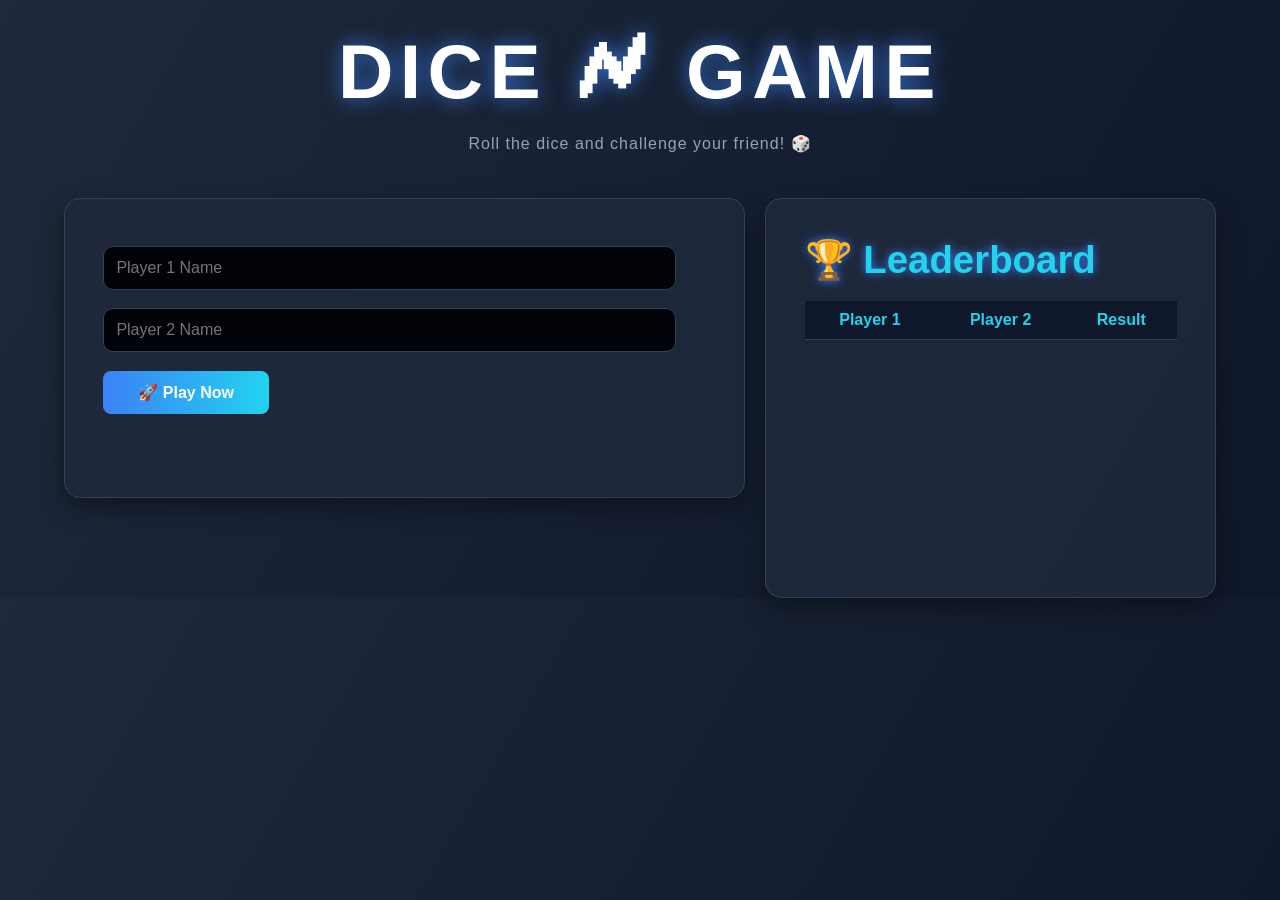
==== commit e40259ff: "Add files via upload" ====
--- a/game.html
+++ b/game.html
@@ -1,24 +1,17 @@
 <!DOCTYPE html>
 <html lang="en">
-
 <head>
     <meta charset="UTF-8">
     <meta name="viewport" content="width=device-width, initial-scale=1.0">
     <title>Dice Battle - Game</title>
     <link rel="stylesheet" href="style.css">
 </head>
-
 <body onload="initGame()">
-
     <div class="game-container">
-
-        <!-- Game Title -->
         <h2 class="game-title">DICE BATTLE</h2>
         <h3 style="margin-bottom:10px;">
             Auto Roll In: <span id="timer">20</span>s
         </h3>
-
-        <!-- Energy / Progress Bars -->
         <div class="progress-section">
             <div class="progress-box">
                 <span id="player1Title" style="margin-bottom: 5px; margin-left: 50px;">Player 1 Energy</span>
@@ -26,7 +19,6 @@
                     <div id="p1Progress" class="progress-fill"></div>
                 </div>
             </div>
-
             <div class="progress-box">
                 <span id="player2Title" style="margin-bottom: 5px; margin-right: 50px;">Player 2 Energy</span>
                 <div class="progress" style="margin-right: 50px;">
@@ -34,31 +26,22 @@
                 </div>
             </div>
         </div>
-
-        <!-- Fixed Dice Section -->
         <div class="fixed-dice">
             <div class="dice-box">
                 <div id="dice1" class="dice">⚀</div>
                 <p>Fixed Dice 1</p>
             </div>
-
             <div class="dice-box">
                 <div id="dice2" class="dice">⚀</div>
                 <p>Fixed Dice 2</p>
             </div>
         </div>
-
-        <!-- Players + Roll Section -->
         <div class="players">
-
-            <!-- Player 1 -->
             <div class="player-section">
                 <div class="player-card player-active" id="p1Card">
-                    <div class="player-frequency" id="p1Freq">Score: 0</div>
                     <h3 id="p1Name">Player 1</h3>
                     <span class="turn-badge" id="turn1">YOUR TURN</span>
                 </div>
-
                 <div class="table-wrapper">
                     <table id="p1Table" class="game-table">
                         <tr>
@@ -70,16 +53,12 @@
                 </div>
             </div>
 
-            <!-- Rolling Dice -->
             <div class="roll-section">
                 <div id="rollingDice" class="dice big-dice">⚀</div>
                 <button class="roll-btn" onclick="rollDice()">ROLL</button>
             </div>
-
-            <!-- Player 2 -->
             <div class="player-section">
                 <div class="player-card" id="p2Card">
-                    <div class="player-frequency" id="p2Freq">Score: 0</div>
                     <h3 id="p2Name">Player 2</h3>
                     <span class="turn-badge" id="turn2">YOUR TURN</span>
                 </div>
@@ -94,29 +73,21 @@
                     </table>
                 </div>
             </div>
-
         </div>
-
     </div>
-
-    <!-- Winner Screen Overlay -->
     <div id="winnerScreen" class="winner-screen" style="display:none;">
         <div class="winner-box">
             <h1 id="winnerText"></h1>
             <button onclick="goHome()">🏠 Home</button>
         </div>
     </div>
-    <!-- Draw Screen Overlay -->
     <div id="drawScreen" class="winner-screen" style="display:none;">
         <div class="winner-box">
-            <h1>🤝 Game Draw!</h1>
+            <h1> Game Draw!</h1>
             <button onclick="goHome()">🏠 Home</button>
         </div>
     </div>
-
-    <!-- Bonus Message -->
     <div id="bonusMsg"></div>
-
     <script src="script.js"></script>
 </body>
 
--- a/style.css
+++ b/style.css
@@ -1,5 +1,3 @@
-/* ================= GLOBAL ================= */
-
 * {
     margin: 0;
     padding: 0;
@@ -12,15 +10,13 @@
     color: #e2e8f0;
 }
 
-/* ================= HOME SCREEN ================= */
 
 .title {
     text-align: center;
     font-size: 6vw;
-    /* responsive font */
     font-weight: 900;
     letter-spacing: 0.5vw;
-    margin: 5vh 0 2vh 0;
+    margin: 3vh 0 2vh 0;
     text-transform: uppercase;
     color: #ffffff;
     text-shadow: 0 0 20px rgba(59, 130, 246, 0.8);
@@ -39,17 +35,19 @@
     display: flex;
     justify-content: space-between;
     width: 90%;
-    margin: 5vh auto;
+    margin: 0 auto;
     gap: 20px;
     flex-wrap: wrap;
 }
 
 .home-card:first-child {
     flex: 1 1 58%;
+    height: 300px;
 }
 
 .home-card:last-child {
     flex: 1 1 38%;
+    height: 400px;
 }
 
 .home-card {
@@ -72,7 +70,7 @@
     margin: 1vh 0;
     border-radius: 10px;
     border: 1px solid #334155;
-    background: #0f172a;
+    background: #010309;
     color: white;
     font-size: 16px;
     transition: 0.3s;
@@ -107,10 +105,35 @@
     font-weight: 500;
 }
 
-/* ===== Leaderboard Upgrade ===== */
+.leaderboard {
+    height: 400px;
+    overflow-y: auto;
+}
+
+
+.leaderboard::-webkit-scrollbar {
+    width: 8px;
+}
+
+
+.leaderboard::-webkit-scrollbar-thumb {
+    background: rgba(255, 255, 255, 0.3);
+    border-radius: 10px;
+    min-height: 30px;
+}
+
+.leaderboard::-webkit-scrollbar-thumb {
+    background: linear-gradient(120deg, #1e293b, #0f172a);
+    border-radius: 10px;
+}
+
+
+.leaderboard::-webkit-scrollbar-thumb:hover {
+    background: linear-gradient(45deg, #cca7c4, #00f5ff);
+}
 
 .leaderboard h2 {
-    font-size: 2vw;
+    font-size: 3vw;
     margin-bottom: 2vh;
     color: #22d3ee;
     text-shadow: 0 0 10px #3b82f6;
@@ -130,7 +153,7 @@
     background: rgba(30, 41, 59, 0.9);
     transform: translateX(5px);
 }
-/* ===== Leaderboard Table ===== */
+
 
 .leaderboard-table {
     width: 100%;
@@ -154,44 +177,48 @@
 .leaderboard-table tr:hover {
     background: rgba(59, 130, 246, 0.1);
 }
-/* ================= GAME SCREEN (UPDATED + RESPONSIVE) ================= */
+
 
 .game-container {
-    height: 100vh; /* Full screen */
+    height: 100vh;
     display: flex;
     flex-direction: column;
     align-items: center;
-    justify-content: space-between; /* Spread evenly */
-    padding: 20px;
-}
-
-/* ===== TITLE ===== */
+    justify-content: space-between;
+}
 
 .game-title {
-    font-size: clamp(28px, 4vw, 60px);
+    font-size: 4vw;
     font-weight: 900;
     letter-spacing: 6px;
     text-transform: uppercase;
-    background: linear-gradient(90deg, #22d3ee, #3b82f6);
-    -webkit-background-clip: text;
-    -webkit-text-fill-color: transparent;
     margin-bottom: 25px;
 }
 
-/* ===== PROGRESS SECTION ===== */
-
 .progress-section {
-    width: 100%;
-    max-width: 900px;
+    width: 900px;
     display: flex;
     justify-content: space-between;
-    gap: 20px;
-    margin-bottom: 30px;
-    flex-wrap: wrap;
+    gap: 60px;
+    margin-bottom: 10px;
 }
 
 .progress-box {
-    flex: 1 1 45%;
+    flex: 0 0 40%;
+    display: flex;
+    flex-direction: column;
+}
+
+#player1Title {
+    margin-left: 0;
+    margin-bottom: 10px;
+    align-self: flex-start;
+}
+
+#player2Title {
+    margin-right: 0;
+    margin-bottom: 10px;
+    align-self: flex-end;
 }
 
 .progress {
@@ -209,14 +236,12 @@
     transition: width 0.4s ease;
 }
 
-/* ===== FIXED DICE ===== */
 
 .fixed-dice {
     display: flex;
     justify-content: center;
-    gap: 60px;
+    gap: 100px;
     margin-bottom: 35px;
-    flex-wrap: wrap;
 }
 
 .dice-box .dice {
@@ -224,7 +249,50 @@
     text-shadow: 0 0 25px #3b82f6;
 }
 
-/* ===== PLAYERS LAYOUT ===== */
+.roll-section {
+    display: flex;
+    flex-direction: column;
+    align-items: center;
+    justify-content: center;
+}
+
+.big-dice {
+    font-size: 120px;
+    margin-bottom: 5px;
+}
+
+.roll-spin {
+    animation: spinDice 0.4s linear;
+}
+
+@keyframes spinDice {
+    from {
+        transform: rotate(0deg);
+    }
+
+    to {
+        transform: rotate(360deg);
+    }
+}
+
+.roll-btn {
+    padding: 14px 40px;
+    font-weight: 700;
+    border-radius: 50px;
+    border: 2px solid #22d3ee;
+    background: transparent;
+    color: #22d3ee;
+    cursor: pointer;
+    transition: 0.3s ease;
+    margin-bottom: 30px;
+}
+
+.roll-btn:hover {
+    background: #22d3ee;
+    color: #0f172a;
+    box-shadow: 0 0 20px #22d3ee;
+    transform: scale(1.00);
+}
 
 .players {
     display: flex;
@@ -236,16 +304,16 @@
     max-width: 1200px;
 }
 
-/* Each player section */
-
 .player-section {
     flex: 1 1 300px;
     max-width: 350px;
 }
 
-/* Player card */
-
 .player-card {
+    display: flex;
+    flex-direction: column;
+    align-items: center;
+    gap: 5px;
     padding: 20px;
     border-radius: 18px;
     background: rgba(30, 41, 59, 0.9);
@@ -270,18 +338,16 @@
     color: #facc15;
     border: 1px solid #facc15;
     box-shadow: 0 0 15px rgba(250, 204, 21, 0.6);
-    margin-top: 10px;
+    margin-top: 20px;
     letter-spacing: 1px;
 }
-
-/* ===== TRANSPARENT GAME TABLE ===== */
 
 .table-wrapper {
     margin-top: 15px;
     padding: 10px;
     border-radius: 15px;
     background: transparent;
-    border: none;
+    border: 1px solid rgb(125, 125, 232);
 }
 
 .game-table {
@@ -291,118 +357,112 @@
 }
 
 .game-table th {
-    padding: 10px;
+    padding: 5px;
     font-size: 13px;
     text-transform: uppercase;
     color: #22d3ee;
-    border-bottom: 1px solid rgba(255,255,255,0.1);
+    border-bottom: 1px solid rgba(255, 255, 255, 0.1);
 }
 
 .game-table td {
-    padding: 10px;
-    font-size: 15px;
-    border-bottom: 1px solid rgba(255,255,255,0.05);
-}
-
-/* Matched Style */
+    padding: 15px;
+    font-size: 20px;
+    border-bottom: 1px solid rgba(255, 255, 255, 0.05);
+}
 
 .matched {
     color: #22c55e;
     font-weight: bold;
 }
 
-/* Unmatched Style */
-
 .unmatched {
     color: #ef4444;
     font-weight: bold;
 }
 
-/* ===== ROLL SECTION ===== */
-
-.roll-section {
-    display: flex;
-    flex-direction: column;
+.winner-screen {
+    position: fixed;
+    top: 0;
+    left: 0;
+    width: 100%;
+    height: 100%;
+    background: rgba(0, 0, 0, 0.85);
+    display: flex;
+    justify-content: center;
     align-items: center;
-    justify-content: center;
-}
-
-.big-dice {
-    font-size: clamp(90px, 10vw, 150px);
-    margin-bottom: 20px;
-}
-
-.roll-spin {
-    animation: spinDice 0.4s linear;
-}
-
-@keyframes spinDice {
-    from { transform: rotate(0deg); }
-    to { transform: rotate(360deg); }
-}
-
-/* ===== ROLL BUTTON ===== */
-
-.roll-btn {
-    padding: 14px 40px;
-    font-weight: 700;
-    border-radius: 50px;
-    border: 2px solid #22d3ee;
-    background: transparent;
-    color: #22d3ee;
+    z-index: 999;
+    font-family: 'Segoe UI', Tahoma, Verdana, sans-serif;
+}
+
+.winner-box {
+    background: #111;
+    padding: 40px 60px;
+    border-radius: 20px;
+    text-align: center;
+    color: #fff;
+    box-shadow: 0 0 30px rgba(255, 255, 255, 0.2);
+    animation: fadeIn 0.5s ease-out;
+}
+
+#winnerText {
+    font-size: 3em;
+    margin-bottom: 30px;
+    color: #ffd700;
+    animation: bounce 1s infinite;
+}
+
+.winner-box button {
+    padding: 12px 25px;
+    font-size: 1.5em;
+    border: none;
+    border-radius: 15px;
     cursor: pointer;
-    transition: 0.3s ease;
-}
-
-.roll-btn:hover {
-    background: #22d3ee;
-    color: #0f172a;
-    box-shadow: 0 0 20px #22d3ee;
+    background: #4aca68;
+    color: #fff;
+    transition: all 0.3s ease;
+}
+
+.winner-box button:hover {
+    background: #218838;
     transform: scale(1.05);
 }
 
-/* ===== WINNER BOX UPGRADE ===== */
-
-.winner-box {
-    background: rgba(15, 23, 42, 0.95);
-    padding: 50px 40px;
-    border-radius: 25px;
-    border: 2px solid #22d3ee;
-    box-shadow: 0 0 40px rgba(34, 211, 238, 0.6);
-    text-align: center;
-    backdrop-filter: blur(10px);
-}
-
-.winner-box h1 {
-    font-size: clamp(22px, 4vw, 32px);
-    margin-bottom: 30px;
-    color: #22d3ee;
-    letter-spacing: 2px;
-}
-
-/* PREMIUM HOME BUTTON */
-
-.winner-box button {
-    padding: 14px 40px;
-    border-radius: 50px;
-    border: none;
-    font-weight: 700;
-    font-size: 15px;
-    cursor: pointer;
-    background: linear-gradient(135deg, #22d3ee, #3b82f6);
-    color: white;
-    box-shadow: 0 10px 25px rgba(59, 130, 246, 0.5);
-    transition: 0.3s ease;
-}
-
-.winner-box button:hover {
-    transform: translateY(-4px) scale(1.05);
-    box-shadow: 0 15px 35px rgba(34, 211, 238, 0.7);
-}
-
-/* ================= RESPONSIVE ================= */
-
-/* Tablet */
+@keyframes bounce {
+
+    0%,
+    100% {
+        transform: translateY(0);
+    }
+
+    50% {
+        transform: translateY(-20px);
+    }
+}
+
+@keyframes pulse {
+
+    0%,
+    100% {
+        transform: scale(1);
+    }
+
+    50% {
+        transform: scale(1.2);
+    }
+}
+
+@keyframes fadeIn {
+    0% {
+        opacity: 0;
+        transform: scale(0.8);
+    }
+
+    100% {
+        opacity: 1;
+        transform: scale(1);
+    }
+}
+
 
 @media (max-width: 992px) {
     .players {
@@ -410,7 +470,6 @@
     }
 }
 
-/* Mobile */
 
 @media (max-width: 768px) {
 
@@ -434,18 +493,4 @@
     .fixed-dice {
         gap: 30px;
     }
-}
-
-/* Small Phone */
-
-@media (max-width: 480px) {
-
-    .roll-btn {
-        width: 100%;
-        max-width: 250px;
-    }
-
-    .dice-box .dice {
-        font-size: 80px;
-    }
 }
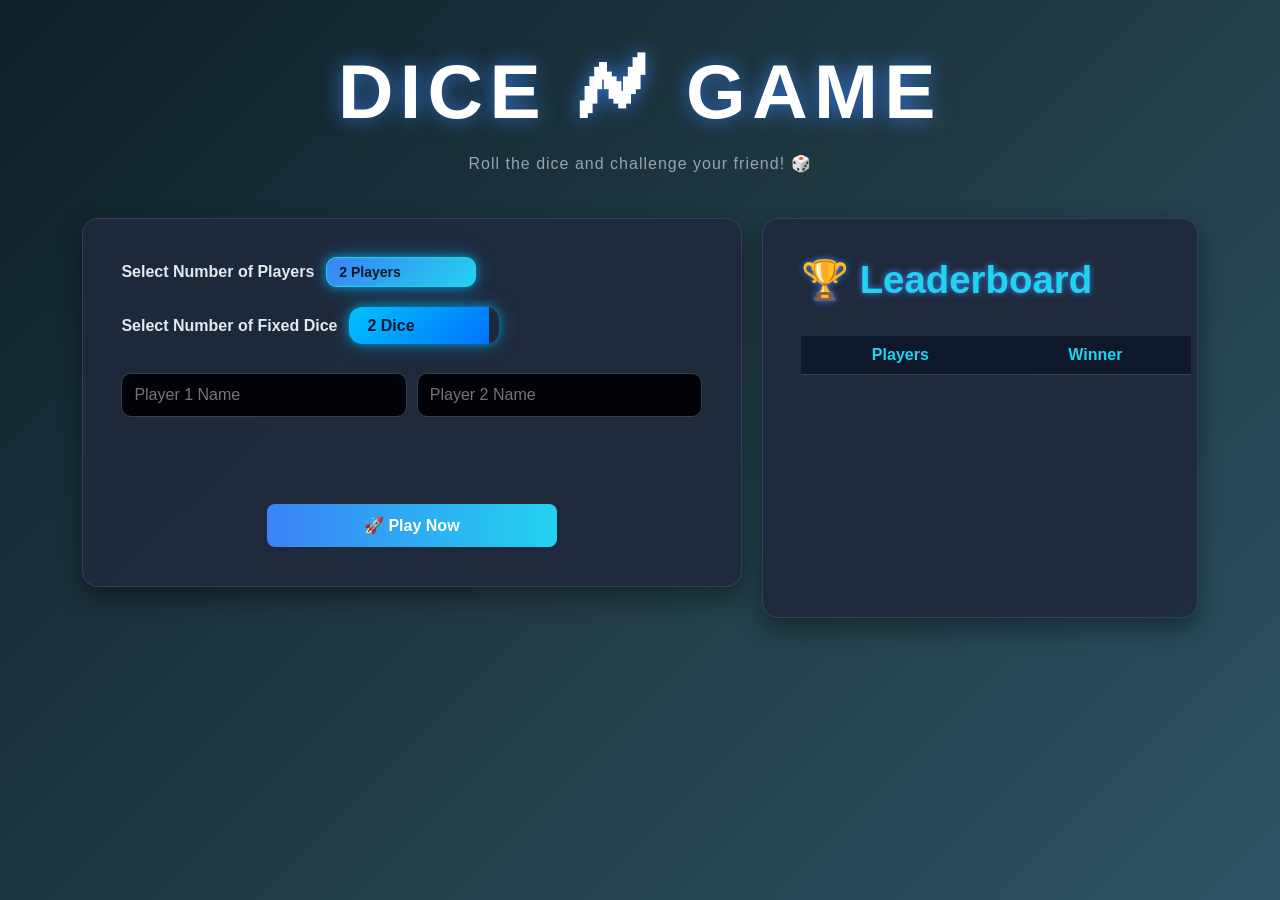
==== commit c9b250ae: "Add files via upload" ====
--- a/game.html
+++ b/game.html
@@ -1,93 +1,49 @@
 <!DOCTYPE html>
 <html lang="en">
+
 <head>
     <meta charset="UTF-8">
     <meta name="viewport" content="width=device-width, initial-scale=1.0">
-    <title>Dice Battle - Game</title>
+    <title>Dice Battle - Dynamic UI</title>
     <link rel="stylesheet" href="style.css">
 </head>
+
 <body onload="initGame()">
-    <div class="game-container">
-        <h2 class="game-title">DICE BATTLE</h2>
-        <h3 style="margin-bottom:10px;">
-            Auto Roll In: <span id="timer">20</span>s
-        </h3>
-        <div class="progress-section">
-            <div class="progress-box">
-                <span id="player1Title" style="margin-bottom: 5px; margin-left: 50px;">Player 1 Energy</span>
-                <div class="progress" style="margin-left: 50px;">
-                    <div id="p1Progress" class="progress-fill"></div>
-                </div>
-            </div>
-            <div class="progress-box">
-                <span id="player2Title" style="margin-bottom: 5px; margin-right: 50px;">Player 2 Energy</span>
-                <div class="progress" style="margin-right: 50px;">
-                    <div id="p2Progress" class="progress-fill"></div>
-                </div>
-            </div>
-        </div>
-        <div class="fixed-dice">
-            <div class="dice-box">
-                <div id="dice1" class="dice">⚀</div>
-                <p>Fixed Dice 1</p>
-            </div>
-            <div class="dice-box">
-                <div id="dice2" class="dice">⚀</div>
-                <p>Fixed Dice 2</p>
-            </div>
-        </div>
-        <div class="players">
-            <div class="player-section">
-                <div class="player-card player-active" id="p1Card">
-                    <h3 id="p1Name">Player 1</h3>
-                    <span class="turn-badge" id="turn1">YOUR TURN</span>
-                </div>
-                <div class="table-wrapper">
-                    <table id="p1Table" class="game-table">
-                        <tr>
-                            <th>Turn</th>
-                            <th>Dice</th>
-                            <th>Status</th>
-                        </tr>
-                    </table>
-                </div>
-            </div>
 
-            <div class="roll-section">
-                <div id="rollingDice" class="dice big-dice">⚀</div>
-                <button class="roll-btn" onclick="rollDice()">ROLL</button>
-            </div>
-            <div class="player-section">
-                <div class="player-card" id="p2Card">
-                    <h3 id="p2Name">Player 2</h3>
-                    <span class="turn-badge" id="turn2">YOUR TURN</span>
-                </div>
+    <h2 class="game-title">
+        ⚡ DICE BATTLE ⚡
+    </h2>
 
-                <div class="table-wrapper">
-                    <table id="p2Table" class="game-table">
-                        <tr>
-                            <th>Turn</th>
-                            <th>Dice</th>
-                            <th>Status</th>
-                        </tr>
-                    </table>
-                </div>
-            </div>
+    <h3 class="timer-text">
+        Auto Roll In: <span id="timer">20</span>s
+    </h3>
+
+    <!-- 🔥 Dynamic Fixed Dice -->
+    <div id="progressContainer"></div>
+
+    <div class="fixed-dice">
+        <div class="roll-section">
+            <div id="rollingDice" class="dice big-dice">⚀</div>
+            <button class="roll-btn" onclick="rollDice()">ROLL</button>
         </div>
     </div>
-    <div id="winnerScreen" class="winner-screen" style="display:none;">
+
+    <div id="playersContainer"></div>
+
+    <div id="winnerScreen" class="winner-screen">
         <div class="winner-box">
             <h1 id="winnerText"></h1>
             <button onclick="goHome()">🏠 Home</button>
         </div>
     </div>
-    <div id="drawScreen" class="winner-screen" style="display:none;">
+
+    <div id="drawScreen" class="winner-screen">
         <div class="winner-box">
-            <h1> Game Draw!</h1>
+            <h1>Game Draw!</h1>
             <button onclick="goHome()">🏠 Home</button>
         </div>
     </div>
-    <div id="bonusMsg"></div>
+
     <script src="script.js"></script>
 </body>
 
--- a/style.css
+++ b/style.css
@@ -4,10 +4,17 @@
     box-sizing: border-box;
 }
 
+
 body {
-    font-family: 'Segoe UI', sans-serif;
-    background: linear-gradient(120deg, #1e293b, #0f172a);
-    color: #e2e8f0;
+    background: linear-gradient(135deg, #0f2027, #203a43, #2c5364);
+    font-family: 'Comic Sans MS', cursive, sans-serif;
+    color: #eef6ff;
+    margin: 0;
+    padding: 20px;
+    display: flex;
+    flex-direction: column;
+    align-items: center;
+    min-height: 100vh;
 }
 
 
@@ -34,20 +41,62 @@
 .home-wrapper {
     display: flex;
     justify-content: space-between;
+    align-items: flex-start;
     width: 90%;
     margin: 0 auto;
     gap: 20px;
     flex-wrap: wrap;
 }
 
+.player-select-row {
+    display: flex;
+    align-items: center;
+    gap: 12px;
+    margin-bottom: 20px;
+    flex-wrap: wrap;
+}
+
+.player-select-row label {
+    font-weight: 600;
+    font-size: 16px;
+    color: #e2e8f0;
+}
+
+#playerCount {
+    padding: 6px 12px;
+    border-radius: 10px;
+    border: 1px solid #22d3ee;
+    background: linear-gradient(135deg, #3b82f6, #22d3ee);
+    color: #0f172a;
+    font-weight: 600;
+    font-size: 14px;
+    cursor: pointer;
+    outline: none;
+    transition: 0.3s ease;
+    width: 130px;
+
+}
+
+#playerCount:hover {
+    transform: scale(1.05);
+    box-shadow: 0 0 12px #22d3ee;
+}
+
+
+#playerCount:focus {
+    box-shadow: 0 0 15px #3b82f6;
+}
+
 .home-card:first-child {
     flex: 1 1 58%;
-    height: 300px;
+    height: auto;
+    min-height: 300px;
 }
 
 .home-card:last-child {
     flex: 1 1 38%;
-    height: 400px;
+    height: auto;
+    min-height: 400px;
 }
 
 .home-card {
@@ -57,6 +106,9 @@
     border: 1px solid #334155;
     transition: all 0.3s ease;
     box-shadow: 0 10px 25px rgba(0, 0, 0, 0.4);
+
+    display: flex;
+    flex-direction: column;
 }
 
 .home-card:hover {
@@ -64,8 +116,33 @@
     box-shadow: 0 15px 40px rgba(59, 130, 246, 0.3);
 }
 
+#playersInputContainer {
+    display: grid;
+    grid-template-columns: repeat(2, 1fr);
+    gap: 10px;
+    width: 100%;
+    max-width: 1100px;
+    margin: 0 auto 50px auto;
+}
+
+.players {
+    display: grid;
+    grid-template-columns: repeat(2, 1fr);
+    gap: 20px;
+    width: 100%
+}
+
+.progress-section {
+    width: 100%;
+    max-width: 1100px;
+    display: grid;
+    gap: 20px;
+    grid-template-columns: repeat(auto-fit, minmax(220px, 1fr));
+    margin-bottom: 25px;
+}
+
 input {
-    width: 95%;
+    width: 100%;
     padding: 12px;
     margin: 1vh 0;
     border-radius: 10px;
@@ -82,7 +159,9 @@
 }
 
 .play-btn {
-    padding: 12px 35px;
+    width: 50%;
+    align-self: center;
+    padding: 12px 25px;
     border-radius: 8px;
     border: none;
     font-size: 16px;
@@ -106,37 +185,22 @@
 }
 
 .leaderboard {
+    flex: 1;
     height: 400px;
-    overflow-y: auto;
-}
-
-
-.leaderboard::-webkit-scrollbar {
-    width: 8px;
-}
-
-
-.leaderboard::-webkit-scrollbar-thumb {
-    background: rgba(255, 255, 255, 0.3);
-    border-radius: 10px;
-    min-height: 30px;
-}
-
-.leaderboard::-webkit-scrollbar-thumb {
-    background: linear-gradient(120deg, #1e293b, #0f172a);
-    border-radius: 10px;
-}
-
-
-.leaderboard::-webkit-scrollbar-thumb:hover {
-    background: linear-gradient(45deg, #cca7c4, #00f5ff);
-}
+    max-height: 400px;
+    overflow-y: scroll;
+    overflow-x: hidden;
+    padding-right: 6px;
+    scrollbar-width: thin;
+    scrollbar-color: rgba(34, 211, 238, 0.6) transparent;
+}
+
 
 .leaderboard h2 {
     font-size: 3vw;
     margin-bottom: 2vh;
     color: #22d3ee;
-    text-shadow: 0 0 10px #3b82f6;
+    text-shadow: 0 0 6px #3b82f6;
 }
 
 .leaderboard p {
@@ -154,7 +218,6 @@
     transform: translateX(5px);
 }
 
-
 .leaderboard-table {
     width: 100%;
     border-collapse: collapse;
@@ -178,291 +241,320 @@
     background: rgba(59, 130, 246, 0.1);
 }
 
-
-.game-container {
-    height: 100vh;
+.leaderboard::-webkit-scrollbar {
+    width: 6px;
+}
+
+.leaderboard::-webkit-scrollbar-track {
+    background: transparent;
+}
+
+.leaderboard::-webkit-scrollbar-thumb {
+    background: rgba(34, 211, 238, 0.4);
+    border-radius: 10px;
+}
+
+.leaderboard::-webkit-scrollbar-thumb:hover {
+    background: rgba(34, 211, 238, 0.8);
+}
+
+h2.game-title {
+    font-size: 2.6rem;
+    margin-bottom: 10px;
+    color: #ffd700;
+    text-shadow: 0 0 4px #ffd700;
+}
+
+h3.timer-text {
+    font-size: 1.1rem;
+    margin-bottom: 20px;
+    color: black;
+    position: absolute;
+    left: 40px;
+    top: 30px;
+    background: linear-gradient(90deg, #76eafc, #72f290);
+    padding: 8px 18px;
+    border-radius: 20px;
+    font-weight: 600;
+    box-shadow: 0 4px 10px rgba(0, 0, 0, 0.25);
+    animation: pulse 1s infinite alternate;
+}
+
+@keyframes pulse {
+    from {
+        transform: scale(1);
+    }
+
+    to {
+        transform: scale(1.05);
+    }
+}
+
+.fixed-dice {
+    display: flex;
+    justify-content: center;
+    align-items: center;
+    gap: 40px;
+    margin-bottom: 40px;
+    flex-wrap: wrap;
+}
+
+.dice-box {
+    background: #173959;
+    padding: 20px 30px;
+    border-radius: 15px;
     display: flex;
     flex-direction: column;
     align-items: center;
-    justify-content: space-between;
-}
-
-.game-title {
-    font-size: 4vw;
-    font-weight: 900;
-    letter-spacing: 6px;
-    text-transform: uppercase;
-    margin-bottom: 25px;
-}
-
-.progress-section {
-    width: 900px;
-    display: flex;
-    justify-content: space-between;
-    gap: 60px;
-    margin-bottom: 10px;
-}
-
-.progress-box {
-    flex: 0 0 40%;
-    display: flex;
-    flex-direction: column;
-}
-
-#player1Title {
-    margin-left: 0;
-    margin-bottom: 10px;
-    align-self: flex-start;
-}
-
-#player2Title {
-    margin-right: 0;
-    margin-bottom: 10px;
-    align-self: flex-end;
-}
-
-.progress {
+    width: 120px;
+    box-shadow: 0 4px 10px rgba(0, 0, 0, 0.25);
+
+}
+
+.dice {
+    font-size: 120px;
+    user-select: none;
+    color: #00d8ff;
+    margin-bottom: 8px;
+}
+
+.big-dice {
+    font-size: 140px;
+    cursor: pointer;
+}
+
+.roll-btn {
+    margin: 20px auto 0 auto;
+    display: block;
+    background: linear-gradient(90deg, #4aca68, #22d3ee);
+    border: none;
+    color: #0f172a;
+    font-weight: 700;
+    font-size: 1.2rem;
+    padding: 12px 40px;
+    border-radius: 25px;
+    cursor: pointer;
+    transition: all 0.3s ease;
+}
+
+.roll-btn:hover {
+    background: linear-gradient(90deg, #22d3ee, #4aca68);
+    transform: scale(1.05);
+}
+
+#playersContainer {
+    display: grid;
+    grid-template-columns: repeat(5, 1fr);
+    gap: 30px;
     width: 100%;
-    height: 20px;
-    background: #0f172a;
-    border-radius: 30px;
-    overflow: hidden;
-    border: 1px solid #334155;
-}
-
-.progress-fill {
-    height: 100%;
-    background: linear-gradient(90deg, #22c55e, #16a34a);
-    transition: width 0.4s ease;
-}
-
-
-.fixed-dice {
-    display: flex;
-    justify-content: center;
-    gap: 100px;
-    margin-bottom: 35px;
-}
-
-.dice-box .dice {
-    font-size: clamp(70px, 8vw, 120px);
-    text-shadow: 0 0 25px #3b82f6;
-}
-
-.roll-section {
+    max-width: 1400px;
+    margin-top: 30px;
+}
+
+.player-card {
+    background: #164466;
+    padding: 20px;
+    border-radius: 20px;
+    width: 100%;
     display: flex;
     flex-direction: column;
     align-items: center;
-    justify-content: center;
-}
-
-.big-dice {
-    font-size: 120px;
-    margin-bottom: 5px;
-}
-
-.roll-spin {
-    animation: spinDice 0.4s linear;
-}
-
-@keyframes spinDice {
-    from {
-        transform: rotate(0deg);
-    }
-
-    to {
-        transform: rotate(360deg);
-    }
-}
-
-.roll-btn {
-    padding: 14px 40px;
-    font-weight: 700;
-    border-radius: 50px;
-    border: 2px solid #22d3ee;
-    background: transparent;
-    color: #22d3ee;
-    cursor: pointer;
-    transition: 0.3s ease;
-    margin-bottom: 30px;
-}
-
-.roll-btn:hover {
-    background: #22d3ee;
-    color: #0f172a;
-    box-shadow: 0 0 20px #22d3ee;
-    transform: scale(1.00);
-}
-
-.players {
-    display: flex;
-    justify-content: center;
-    align-items: flex-start;
-    gap: 40px;
-    flex-wrap: wrap;
-    width: 100%;
-    max-width: 1200px;
-}
-
-.player-section {
-    flex: 1 1 300px;
-    max-width: 350px;
-}
-
-.player-card {
-    display: flex;
-    flex-direction: column;
-    align-items: center;
-    gap: 5px;
-    padding: 20px;
-    border-radius: 18px;
-    background: rgba(30, 41, 59, 0.9);
-    border: 1px solid #334155;
-    text-align: center;
-    transition: 0.3s ease;
-}
-
-.player-active {
-    border: 2px solid #22d3ee;
-    box-shadow: 0 0 25px #22d3ee;
-    transform: scale(1.03);
-}
-
-.turn-badge {
-    display: inline-block;
-    padding: 6px 14px;
-    border-radius: 20px;
-    font-size: 12px;
-    font-weight: bold;
-    background: rgba(250, 204, 21, 0.15);
-    color: #facc15;
-    border: 1px solid #facc15;
-    box-shadow: 0 0 15px rgba(250, 204, 21, 0.6);
-    margin-top: 20px;
-    letter-spacing: 1px;
-}
-
-.table-wrapper {
-    margin-top: 15px;
-    padding: 10px;
-    border-radius: 15px;
-    background: transparent;
-    border: 1px solid rgb(125, 125, 232);
-}
-
-.game-table {
-    width: 100%;
-    border-collapse: collapse;
-    background: transparent;
-}
-
-.game-table th {
-    padding: 5px;
-    font-size: 13px;
-    text-transform: uppercase;
-    color: #22d3ee;
-    border-bottom: 1px solid rgba(255, 255, 255, 0.1);
-}
-
-.game-table td {
-    padding: 15px;
-    font-size: 20px;
-    border-bottom: 1px solid rgba(255, 255, 255, 0.05);
-}
-
-.matched {
-    color: #22c55e;
-    font-weight: bold;
-}
-
-.unmatched {
-    color: #ef4444;
-    font-weight: bold;
+    transition: transform 0.3s, box-shadow 0.3s;
+    box-shadow: 0 4px 12px rgba(0, 0, 0, 0.25);
+}
+
+.player-card.player-active {
+    box-shadow: 0 0 12px rgba(0, 255, 247, 0.4);
+    transform: scale(1.02);
+}
+
+.player-card h3 {
+    margin-bottom: 12px;
+    font-size: 1.4rem;
+    color: #00f7ff;
+}
+
+.energy-bar {
+    width: 90%;
+    height: 14px;
+    background: #022a3a;
+    border-radius: 10px;
+    overflow: hidden;
+    margin-bottom: 15px;
+}
+
+.energy-progress {
+    height: 100%;
+    background: linear-gradient(90deg, #4aca68, #22d3ee);
+    transition: width 0.4s ease;
 }
 
 .winner-screen {
     position: fixed;
     top: 0;
     left: 0;
-    width: 100%;
-    height: 100%;
+    width: 100vw;
+    height: 100vh;
     background: rgba(0, 0, 0, 0.85);
     display: flex;
     justify-content: center;
     align-items: center;
+    opacity: 0;
+    pointer-events: none;
+    transition: 0.3s;
     z-index: 999;
-    font-family: 'Segoe UI', Tahoma, Verdana, sans-serif;
+}
+
+.winner-screen.active {
+    opacity: 1;
+    pointer-events: all;
 }
 
 .winner-box {
-    background: #111;
-    padding: 40px 60px;
+    background: #111827;
+    padding: 35px 50px;
     border-radius: 20px;
     text-align: center;
     color: #fff;
-    box-shadow: 0 0 30px rgba(255, 255, 255, 0.2);
-    animation: fadeIn 0.5s ease-out;
+    position: relative;
 }
 
 #winnerText {
-    font-size: 3em;
-    margin-bottom: 30px;
-    color: #ffd700;
-    animation: bounce 1s infinite;
+    font-size: 2.8rem;
+    color: #facc15;
+    margin-bottom: 25px;
 }
 
 .winner-box button {
-    padding: 12px 25px;
-    font-size: 1.5em;
+    padding: 12px 40px;
+    border-radius: 20px;
     border: none;
-    border-radius: 15px;
+    font-weight: 700;
+    font-size: 1.2rem;
+    background: linear-gradient(90deg, #4aca68, #22d3ee);
+    color: #0f172a;
     cursor: pointer;
-    background: #4aca68;
-    color: #fff;
     transition: all 0.3s ease;
 }
 
 .winner-box button:hover {
-    background: #218838;
+    background: linear-gradient(90deg, #22d3ee, #4aca68);
     transform: scale(1.05);
 }
 
-@keyframes bounce {
-
-    0%,
-    100% {
-        transform: translateY(0);
-    }
-
-    50% {
-        transform: translateY(-20px);
-    }
-}
-
-@keyframes pulse {
-
-    0%,
-    100% {
-        transform: scale(1);
-    }
-
-    50% {
-        transform: scale(1.2);
-    }
-}
-
-@keyframes fadeIn {
-    0% {
-        opacity: 0;
-        transform: scale(0.8);
-    }
-
-    100% {
-        opacity: 1;
-        transform: scale(1);
-    }
-}
-
+/* ===== PROFESSIONAL FIXED DICE GRID ===== */
+
+#progressContainer {
+    display: grid;
+    grid-template-columns: repeat(5, 1fr);
+    gap: 20px;
+    justify-items: center;
+    max-width: 900px;
+    margin: 0 auto 40px auto;
+}
+
+/* Center the second row automatically */
+#progressContainer::after {
+    content: "";
+    grid-column: span 5;
+}
+
+/* Stage Highlight */
+.dice.active-stage {
+    box-shadow: 0 0 20px #00f7ff;
+    transform: scale(1.1);
+}
+
+/* ======= GLOW DROPDOWN STYLE ======= */
+
+.glow-select {
+    appearance: none;
+    -webkit-appearance: none;
+    -moz-appearance: none;
+
+    padding: 10px 18px;
+    border-radius: 13px;
+    border: none;
+
+    font-size: 16px;
+    font-weight: 600;
+
+    color: #001b2e;
+
+    background: linear-gradient(135deg, #00c6ff, #0072ff);
+    box-shadow:
+        0 0 10px rgba(0, 183, 255, 0.6),
+        0 0 20px rgba(0, 183, 255, 0.4);
+
+    cursor: pointer;
+    transition: all 0.3s ease;
+    min-width: 150px;
+}
+
+/* Hover */
+.glow-select:hover {
+    transform: scale(1.05);
+    box-shadow:
+        0 0 0px rgba(0, 200, 255, 0.9),
+        0 0 0px rgba(0, 200, 255, 0.7);
+}
+
+/* Focus */
+.glow-select:focus {
+    outline: none;
+    box-shadow:
+        0 0 0px rgba(0, 255, 255, 1),
+        0 0 0px rgba(0, 255, 255, 0.8);
+}
+
+/* Arrow styling (custom arrow effect) */
+.glow-select {
+    background-image:
+        linear-gradient(135deg, #00c6ff, #0072ff),
+        url("data:image/svg+xml;utf8,<svg fill='white' height='20' viewBox='0 0 24 24' width='20' xmlns='http://www.w3.org/2000/svg'><path d='M7 10l5 5 5-5z'/></svg>");
+    background-repeat: no-repeat;
+    background-position: right 10px center;
+    background-size: auto, 18px;
+    padding-right: 40px;
+}
+
+@media (max-width: 900px) {
+    #playersContainer {
+        justify-content: center;
+    }
+
+    .player-card {
+        width: 90%;
+        max-width: 320px;
+        margin-bottom: 20px;
+    }
+}
+
+@media (max-width:960px) {
+    #progressContainer {
+        grid-template-columns: repeat(auto-fit, minmax(180px, 1fr));
+    }
+
+    #playersContainer {
+        grid-template-columns: repeat(auto-fit, minmax(240px, 1fr));
+    }
+}
+
+@media (max-width:560px) {
+
+    #progressContainer,
+    #playersContainer {
+        grid-template-columns: 1fr;
+    }
+
+    .dice-box .dice {
+        font-size: clamp(60px, 14vw, 90px);
+    }
+
+    .big-dice {
+        font-size: clamp(90px, 20vw, 140px);
+    }
+}
 
 @media (max-width: 992px) {
     .players {
@@ -470,27 +562,39 @@
     }
 }
 
-
 @media (max-width: 768px) {
 
+    .home-wrapper {
+        flex-direction: column;
+        align-items: stretch;
+    }
+
     .players {
-        flex-direction: column;
-        align-items: center;
+        grid-template-columns: 1fr;
     }
 
     .progress-section {
-        flex-direction: column;
-    }
-
-    .progress-box {
-        width: 100%;
+        grid-template-columns: 1fr;
+    }
+
+    .fixed-dice {
+        gap: 30px;
+        flex-wrap: wrap;
     }
 
     .player-section {
         max-width: 100%;
     }
-
-    .fixed-dice {
-        gap: 30px;
+}
+
+@media (max-width: 900px) {
+    #progressContainer {
+        grid-template-columns: repeat(3, 1fr);
+    }
+}
+
+@media (max-width: 600px) {
+    #progressContainer {
+        grid-template-columns: repeat(2, 1fr);
     }
 }
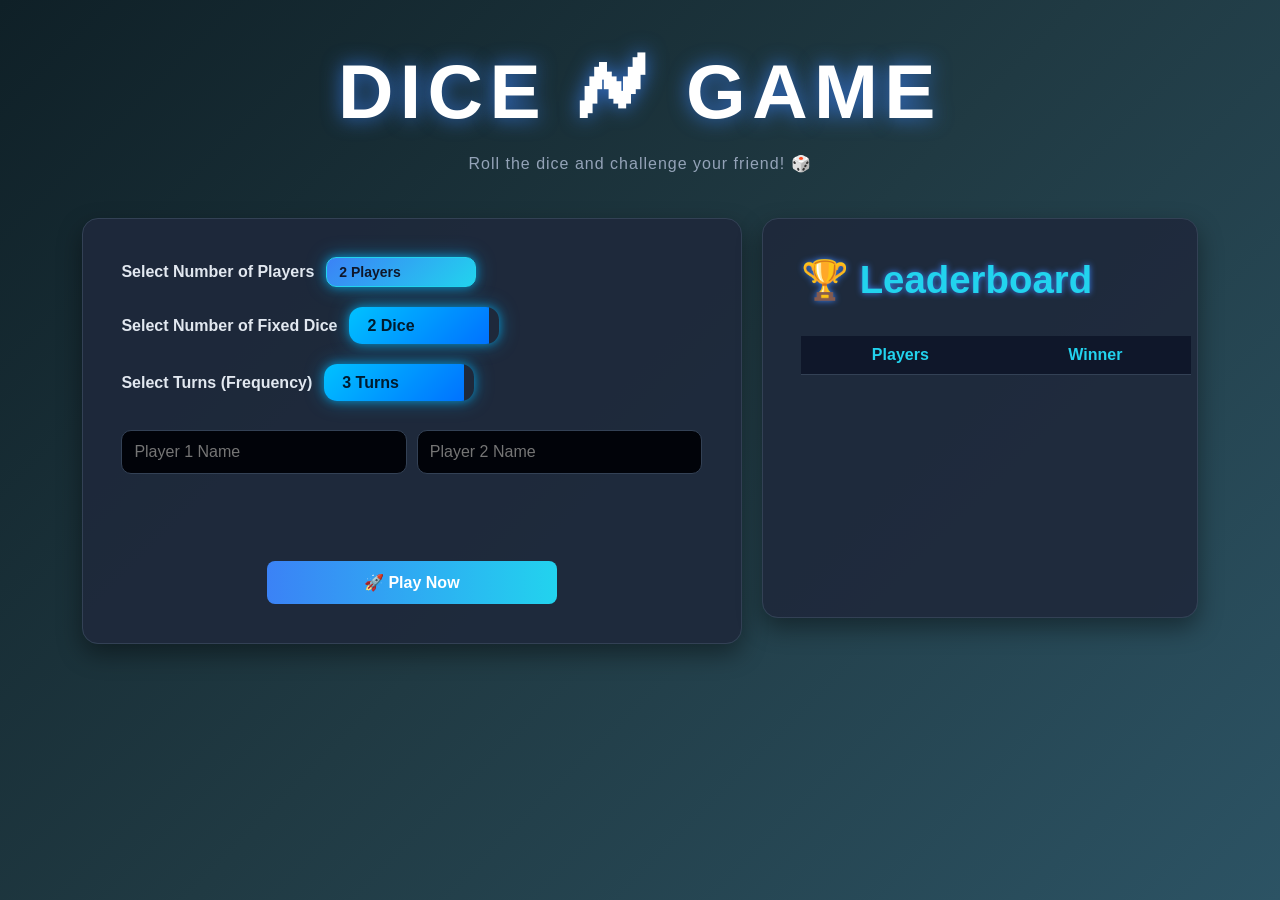
==== commit 192d4f11: "Add files via upload" ====
--- a/game.html
+++ b/game.html
@@ -10,9 +10,7 @@
 
 <body onload="initGame()">
 
-    <h2 class="game-title">
-        ⚡ DICE BATTLE ⚡
-    </h2>
+    <h2 class="game-title">⚡ DICE BATTLE ⚡</h2>
 
     <h3 class="timer-text">
         Auto Roll In: <span id="timer">20</span>s
@@ -20,13 +18,6 @@
 
     <!-- 🔥 Dynamic Fixed Dice -->
     <div id="progressContainer"></div>
-
-    <div class="fixed-dice">
-        <div class="roll-section">
-            <div id="rollingDice" class="dice big-dice">⚀</div>
-            <button class="roll-btn" onclick="rollDice()">ROLL</button>
-        </div>
-    </div>
 
     <div id="playersContainer"></div>
 
--- a/style.css
+++ b/style.css
@@ -443,20 +443,112 @@
 }
 
 /* ===== PROFESSIONAL FIXED DICE GRID ===== */
+/* ===== PERFECT CENTER ROLL AREA ===== */
 
 #progressContainer {
-    display: grid;
-    grid-template-columns: repeat(5, 1fr);
+    width: 550px;
+    margin: 20px auto;
+}
+
+.progress-row {
+    display: flex;
+    justify-content: space-between;
+    margin: 10px 0;
+}
+
+.progress-row.second {
+    justify-content: center;
     gap: 20px;
-    justify-items: center;
-    max-width: 900px;
-    margin: 0 auto 40px auto;
-}
-
-/* Center the second row automatically */
-#progressContainer::after {
-    content: "";
-    grid-column: span 5;
+}
+
+/* ===== BIGGER PROFESSIONAL FIXED DICE ===== */
+
+.progress-dice {
+    width: 90px;
+    height: 90px;
+
+    display: flex;
+    align-items: center;
+    justify-content: center;
+
+    font-size: 45px;
+    font-weight: bold;
+
+    background: linear-gradient(145deg, #1e4d6b, #133547);
+    border: 3px solid #cbd5e1;
+    border-radius: 12px;
+
+    box-shadow:
+        0 6px 15px rgba(0,0,0,0.5),
+        inset 0 0 12px rgba(0,0,0,0.4);
+
+    transition: all 0.3s ease;
+}
+
+/* Hover Lift Effect */
+.progress-dice:hover {
+    transform: translateY(-6px) scale(1.05);
+    box-shadow:
+        0 8px 20px rgba(0,0,0,0.7),
+        0 0 15px #22d3ee;
+}
+
+/* Active stage glow */
+.progress-dice.active {
+    border-color: #00f7ff;
+    box-shadow:
+        0 0 20px #00f7ff,
+        0 0 40px rgba(0,255,255,0.5);
+}
+
+.roll-section {
+    display: flex;
+    flex-direction: column;
+    align-items: center;
+    margin-top: 30px;
+}
+/* ===== SECOND ROW WITH CENTER BUTTON ===== */
+
+.progress-row.second {
+    display: flex;
+    justify-content: center;
+    align-items: center;
+    gap: 30px;
+}
+
+.center-roll-btn {
+    min-width: 120px;
+}
+
+#rollArea {
+    display: flex;
+    justify-content: center;
+    margin-top: 30px;
+}
+/* ===== CENTER ROLL BLOCK INSIDE SECOND ROW ===== */
+
+.center-roll-container {
+    display: flex;
+    flex-direction: column;
+    align-items: center;
+    gap: 10px;
+}
+
+.center-roll-container .big-dice {
+    font-size: 80px;
+}
+
+.center-roll-container .roll-btn {
+    padding: 10px 30px;
+}
+
+.big-dice {
+    margin-bottom: 20px;
+}
+
+@keyframes spin {
+    from { transform: rotate(0deg); }
+    to { transform: rotate(360deg); }
 }
 
 /* Stage Highlight */
